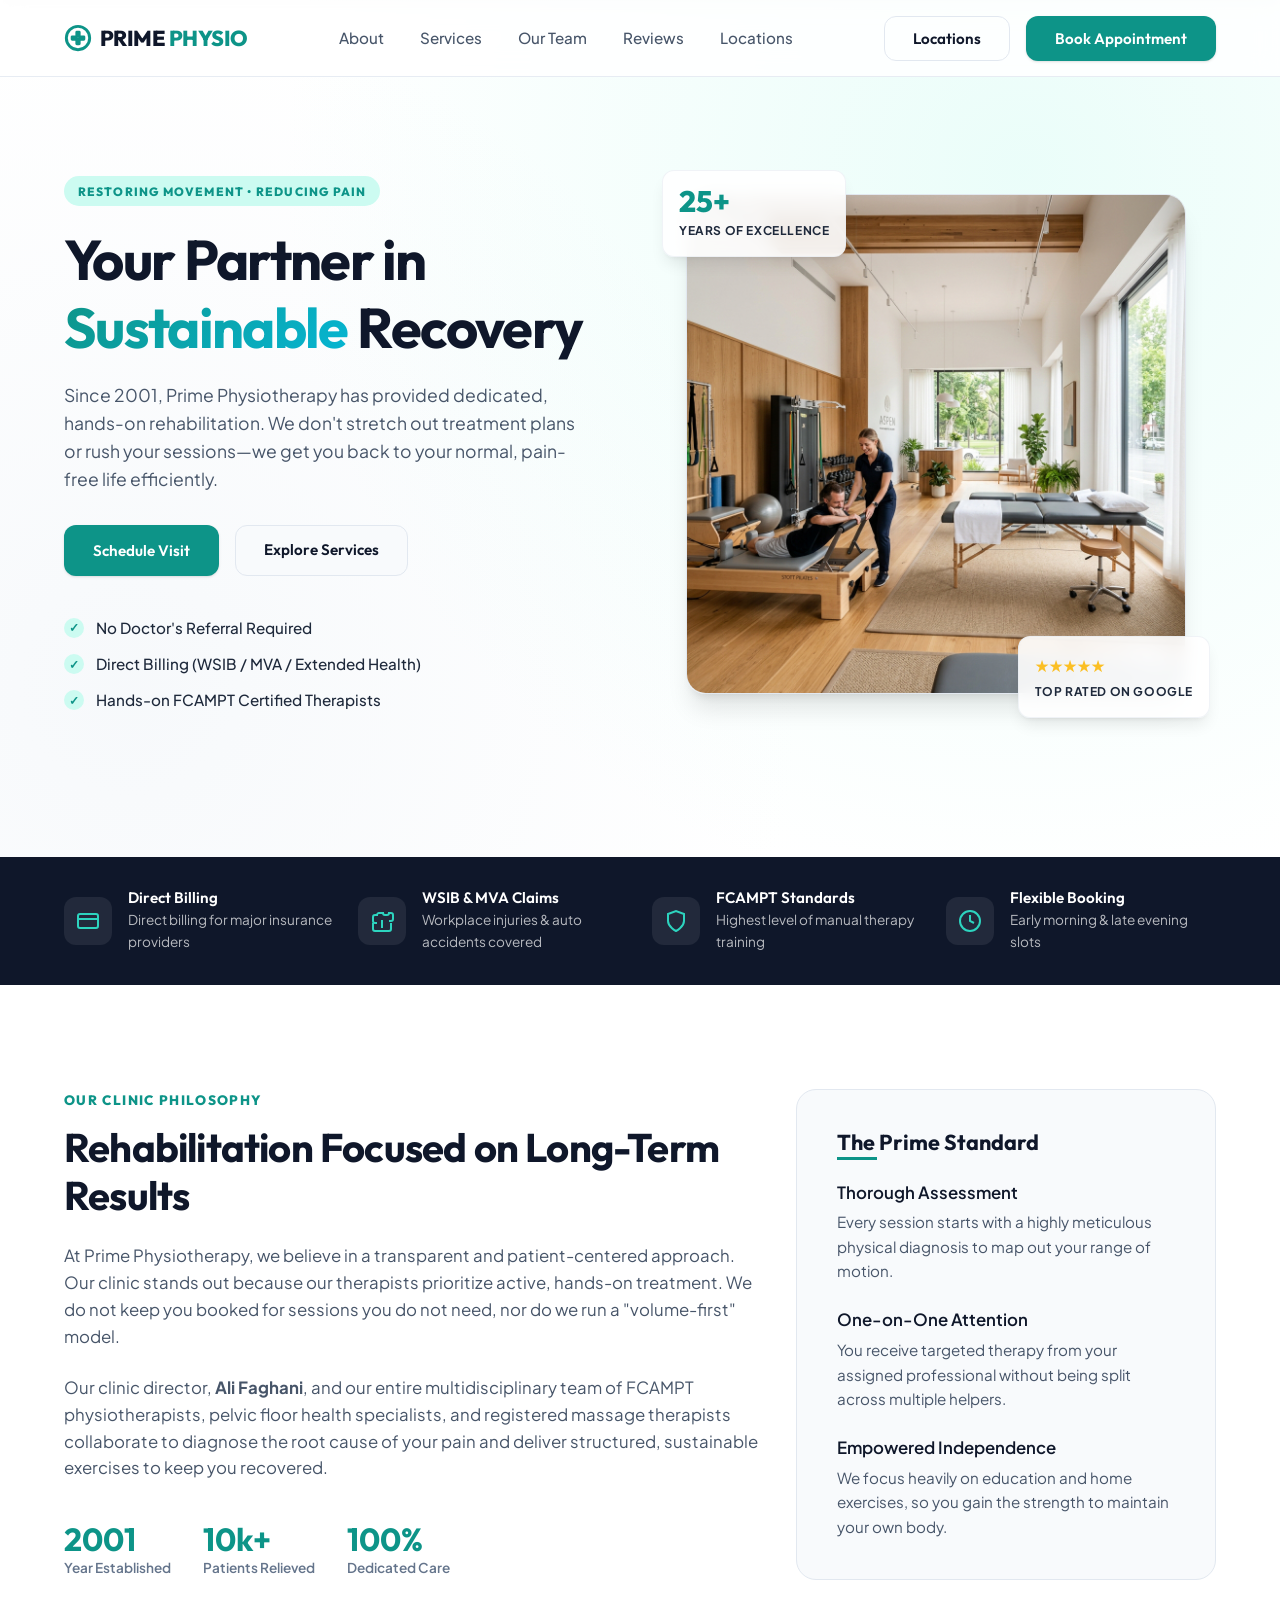
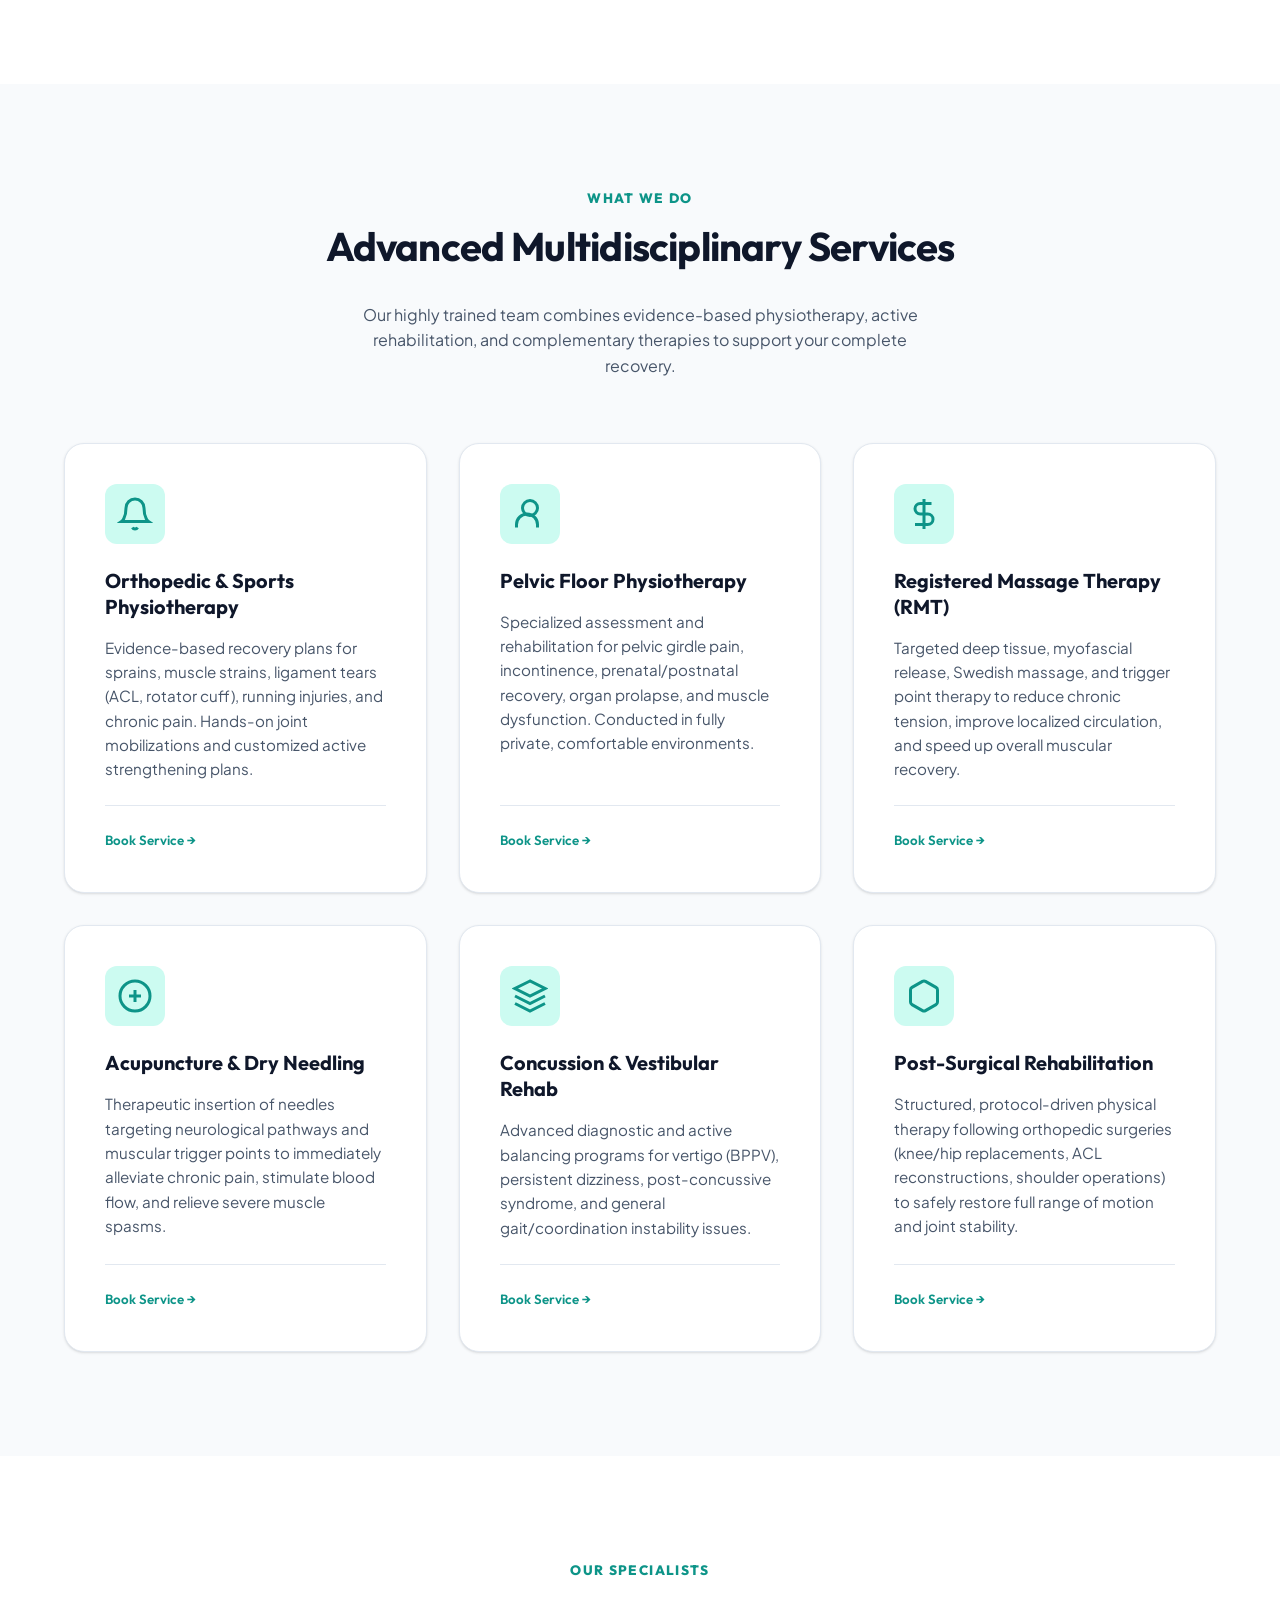
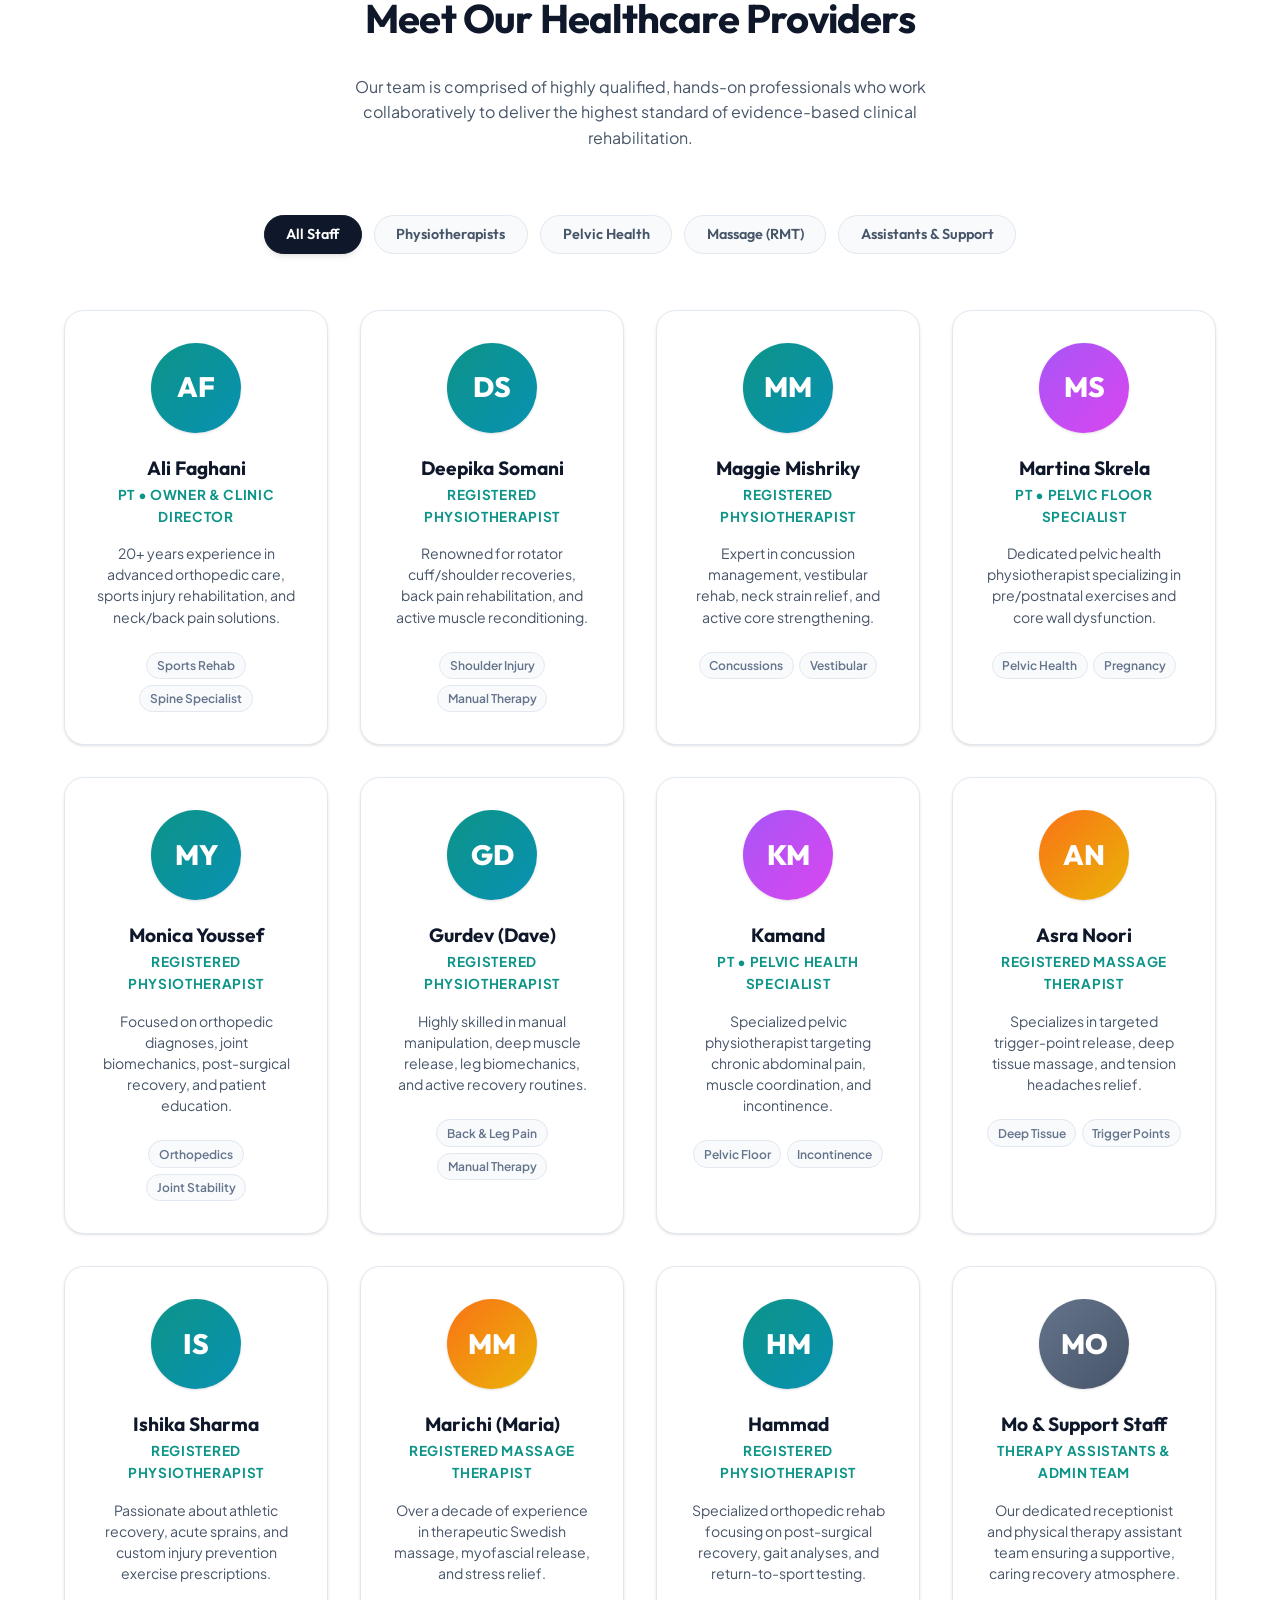
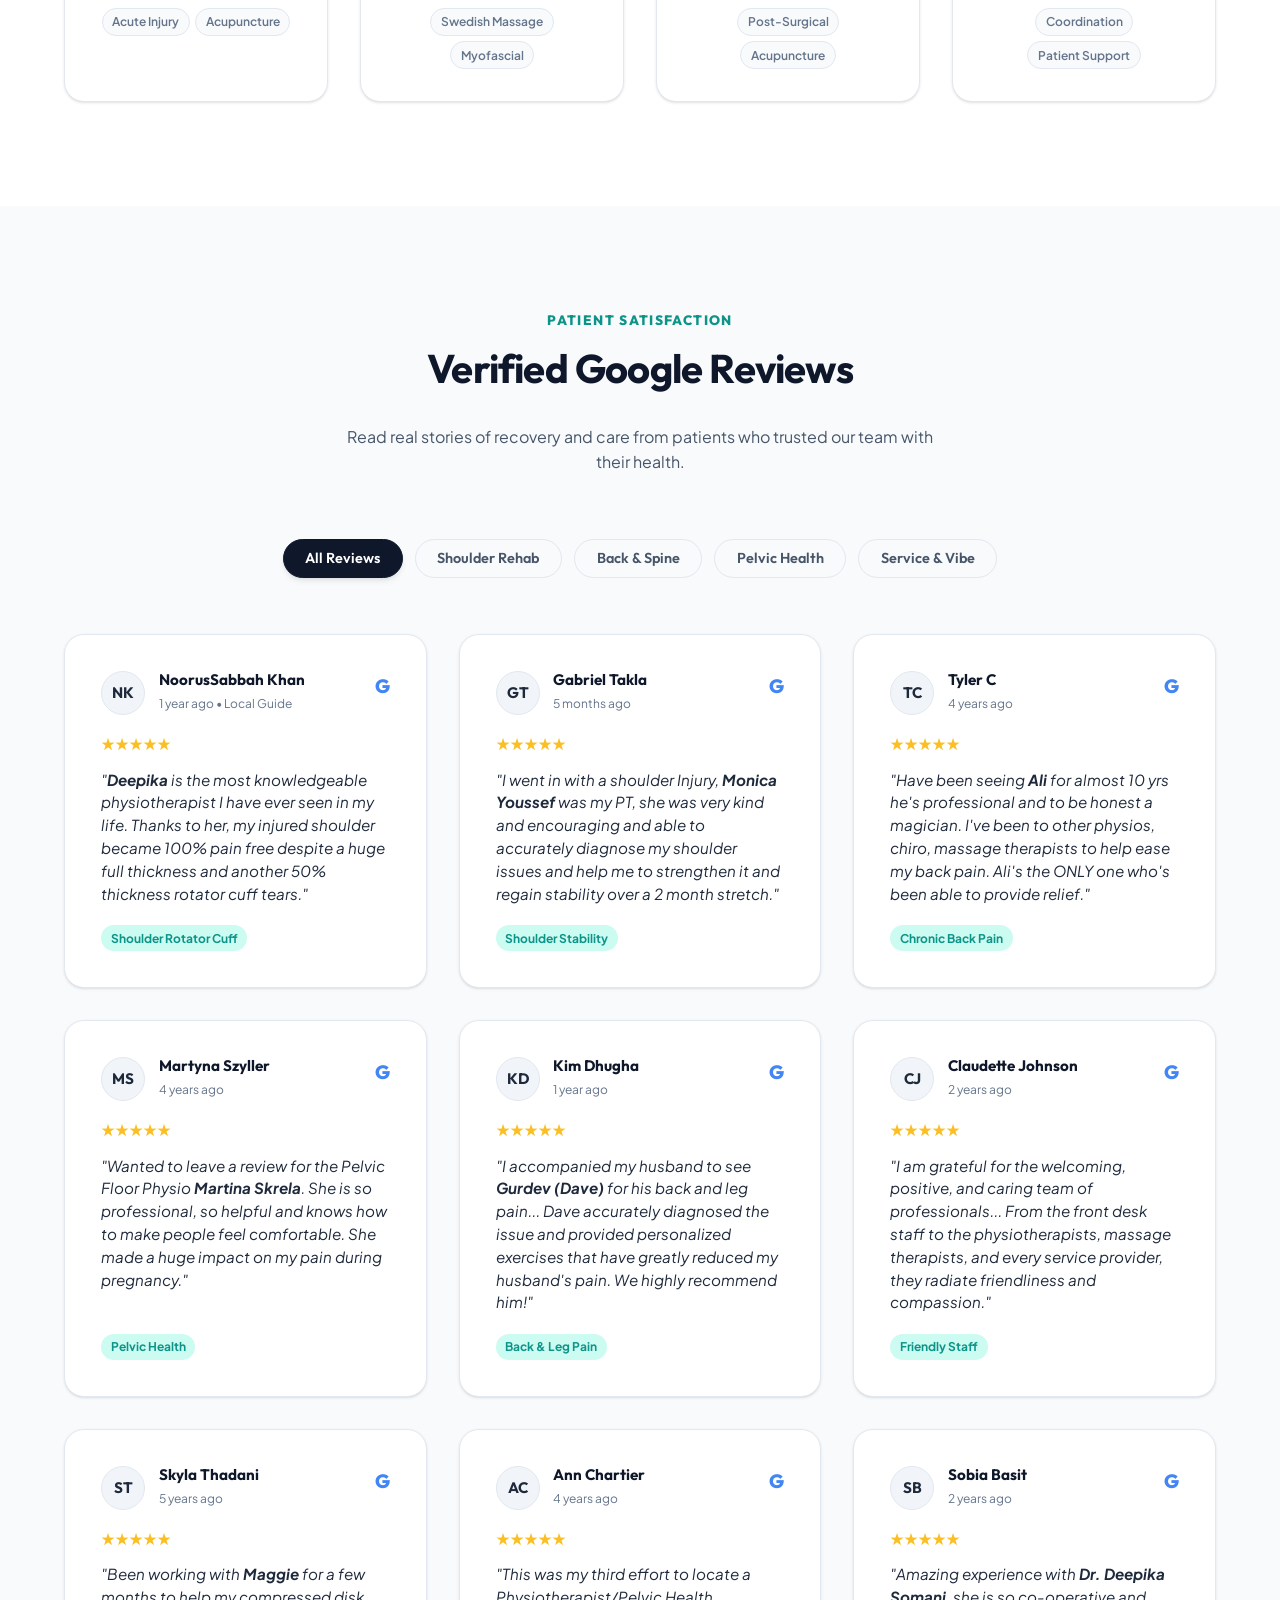
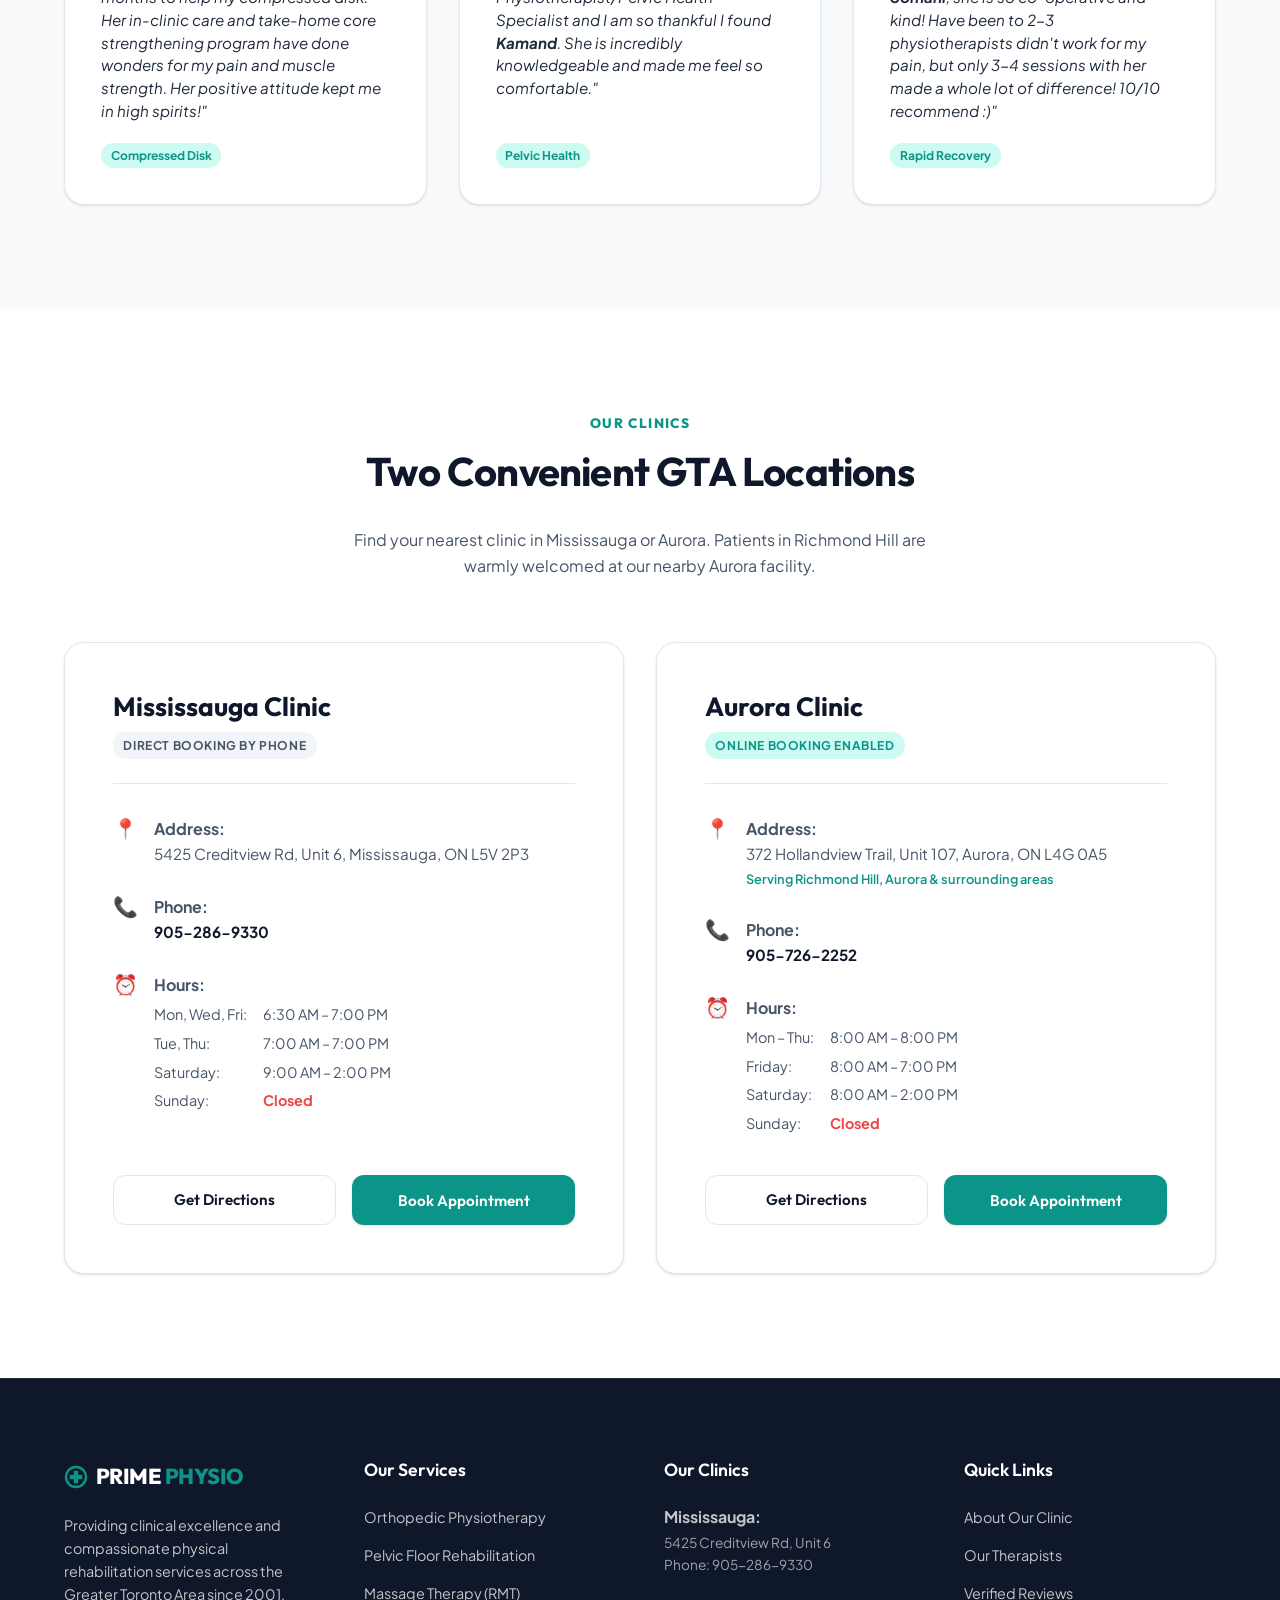
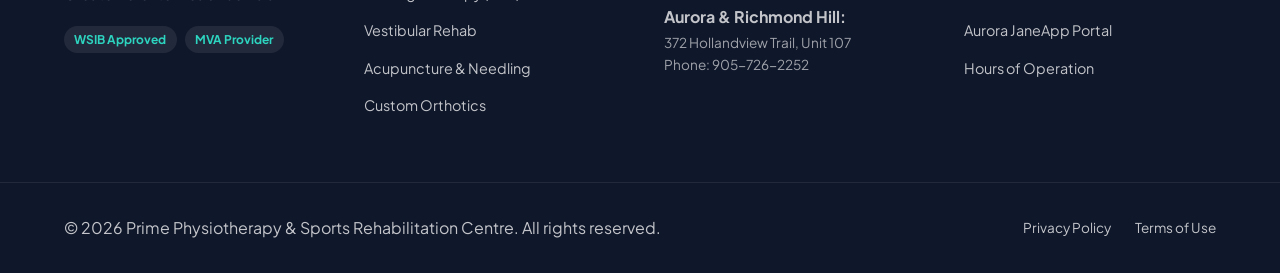
==== index.html @ d4b2ab0f "Initial commit - Rebuilt modern website" ====
<!DOCTYPE html>
<html lang="en">
<head>
  <meta charset="UTF-8">
  <meta name="viewport" content="width=device-width, initial-scale=1.0">
  <title>Prime Physiotherapy & Sports Rehabilitation Centre</title>
  
  <!-- SEO Meta Tags -->
  <meta name="description" content="Prime Physiotherapy offers expert hands-on physiotherapy, pelvic floor rehabilitation, acupuncture, and massage therapy in Mississauga & Aurora. Direct billing for MVA and WSIB. No referral required.">
  <meta name="keywords" content="physiotherapy mississauga, physiotherapy aurora, pelvic floor physiotherapy, massage therapy, acupuncture, sports rehab, active release technique, WSIB, MVA, pain relief">
  <meta name="author" content="Prime Physiotherapy">
  
  <!-- Open Graph / Facebook -->
  <meta property="og:type" content="website">
  <meta property="og:url" content="https://www.prime-physio.com/">
  <meta property="og:title" content="Prime Physiotherapy & Sports Rehabilitation Centre">
  <meta property="og:description" content="Expert hands-on care since 2001. Specializing in sports rehab, pelvic health, and registered massage therapy across Mississauga & Aurora.">
  <meta property="og:image" content="assets/clinic_hero.png">

  <!-- Fonts -->
  <link rel="preconnect" href="https://fonts.googleapis.com">
  <link rel="preconnect" href="https://fonts.gstatic.com" crossorigin>
  <link href="https://fonts.googleapis.com/css2?family=Outfit:wght@400;500;600;700;800&family=Plus+Jakarta+Sans:wght@400;500;600;700&display=swap" rel="stylesheet">
  
  <!-- Custom Styles -->
  <link rel="stylesheet" href="styles.css">
</head>
<body>

  <!-- Sticky Header -->
  <header class="main-header" id="header">
    <div class="container header-container">
      <a href="#" class="logo">
        <span class="logo-icon">
          <svg viewBox="0 0 24 24" width="28" height="28" fill="none" stroke="currentColor" stroke-width="2.5" stroke-linecap="round" stroke-linejoin="round">
            <path d="M12 2C6.48 2 2 6.48 2 12s4.48 10 10 10 10-4.48 10-10S17.52 2 12 2zm1 15h-2v-4H7v-2h4V7h2v4h4v2h-4v4z"/>
          </svg>
        </span>
        <span class="logo-text">PRIME <span class="accent-text">PHYSIO</span></span>
      </a>
      
      <nav class="desktop-nav">
        <ul>
          <li><a href="#about" class="nav-link">About</a></li>
          <li><a href="#services" class="nav-link">Services</a></li>
          <li><a href="#team" class="nav-link">Our Team</a></li>
          <li><a href="#reviews" class="nav-link">Reviews</a></li>
          <li><a href="#locations" class="nav-link">Locations</a></li>
        </ul>
      </nav>

      <div class="header-actions">
        <button class="btn btn-outline nav-location-btn" onclick="scrollToSection('locations')">Locations</button>
        <button class="btn btn-primary open-booking-btn">Book Appointment</button>
        <button class="mobile-menu-toggle" id="menuToggle" aria-label="Toggle Navigation Menu">
          <span class="hamburger-bar"></span>
          <span class="hamburger-bar"></span>
          <span class="hamburger-bar"></span>
        </button>
      </div>
    </div>
  </header>

  <!-- Mobile Drawer Menu -->
  <div class="mobile-drawer" id="mobileDrawer">
    <nav class="mobile-nav">
      <ul>
        <li><a href="#about" class="mobile-nav-link">About Us</a></li>
        <li><a href="#services" class="mobile-nav-link">Our Services</a></li>
        <li><a href="#team" class="mobile-nav-link">Our Specialists</a></li>
        <li><a href="#reviews" class="mobile-nav-link">Patient Reviews</a></li>
        <li><a href="#locations" class="mobile-nav-link">Locations & Hours</a></li>
      </ul>
      <button class="btn btn-primary w-full open-booking-btn">Book Appointment</button>
    </nav>
  </div>

  <!-- Hero Section -->
  <section class="hero-section">
    <div class="container hero-container grid grid-2">
      <div class="hero-content">
        <div class="badge-tag">RESTORING MOVEMENT • REDUCING PAIN</div>
        <h1>Your Partner in <span class="gradient-text">Sustainable</span> Recovery</h1>
        <p class="hero-description">
          Since 2001, Prime Physiotherapy has provided dedicated, hands-on rehabilitation. We don't stretch out treatment plans or rush your sessions—we get you back to your normal, pain-free life efficiently.
        </p>
        
        <div class="hero-ctas">
          <button class="btn btn-primary open-booking-btn">Schedule Visit</button>
          <a href="#services" class="btn btn-secondary">Explore Services</a>
        </div>
        
        <div class="hero-features">
          <div class="hero-feature-item">
            <span class="feature-icon">✓</span>
            <span>No Doctor's Referral Required</span>
          </div>
          <div class="hero-feature-item">
            <span class="feature-icon">✓</span>
            <span>Direct Billing (WSIB / MVA / Extended Health)</span>
          </div>
          <div class="hero-feature-item">
            <span class="feature-icon">✓</span>
            <span>Hands-on FCAMPT Certified Therapists</span>
          </div>
        </div>
      </div>
      
      <div class="hero-visual">
        <div class="image-wrapper">
          <img src="assets/clinic_hero.png" alt="Prime Physiotherapy modern clinic setup" class="hero-img">
          <div class="floating-badge badge-top-left">
            <span class="badge-number">25+</span>
            <span class="badge-txt">Years of Excellence</span>
          </div>
          <div class="floating-badge badge-bottom-right">
            <div class="badge-stars">★★★★★</div>
            <span class="badge-txt">Top Rated on Google</span>
          </div>
        </div>
      </div>
    </div>
  </section>

  <!-- Quick Info / Credential strip -->
  <section class="credential-strip">
    <div class="container strip-grid">
      <div class="strip-item">
        <div class="strip-icon">
          <svg viewBox="0 0 24 24" width="24" height="24" fill="none" stroke="currentColor" stroke-width="2">
            <rect x="2" y="5" width="20" height="14" rx="2" ry="2"/>
            <line x1="2" y1="10" x2="22" y2="10"/>
          </svg>
        </div>
        <div class="strip-content">
          <h4>Direct Billing</h4>
          <p>Direct billing for major insurance providers</p>
        </div>
      </div>
      <div class="strip-item">
        <div class="strip-icon">
          <svg viewBox="0 0 24 24" width="24" height="24" fill="none" stroke="currentColor" stroke-width="2">
            <path d="M19 12h2a2 2 0 0 0 2-2V6a2 2 0 0 0-2-2h-2c0 1.1-.9 2-2 2h-2c-1.1 0-2-.9-2-2H9c-1.1 0-2 .9-2 2H5a2 2 0 0 0-2 2v4a2 2 0 0 0 2 2h2"/>
            <path d="M3 14v6a2 2 0 0 0 2 2h14a2 2 0 0 0 2-2v-6"/>
            <path d="M12 11v8"/>
          </svg>
        </div>
        <div class="strip-content">
          <h4>WSIB & MVA Claims</h4>
          <p>Workplace injuries & auto accidents covered</p>
        </div>
      </div>
      <div class="strip-item">
        <div class="strip-icon">
          <svg viewBox="0 0 24 24" width="24" height="24" fill="none" stroke="currentColor" stroke-width="2">
            <path d="M12 22s8-4 8-10V5l-8-3-8 3v7c0 6 8 10 8 10z"/>
          </svg>
        </div>
        <div class="strip-content">
          <h4>FCAMPT Standards</h4>
          <p>Highest level of manual therapy training</p>
        </div>
      </div>
      <div class="strip-item">
        <div class="strip-icon">
          <svg viewBox="0 0 24 24" width="24" height="24" fill="none" stroke="currentColor" stroke-width="2">
            <circle cx="12" cy="12" r="10"/>
            <polyline points="12 6 12 12 16 14"/>
          </svg>
        </div>
        <div class="strip-content">
          <h4>Flexible Booking</h4>
          <p>Early morning & late evening slots</p>
        </div>
      </div>
    </div>
  </section>

  <!-- About / Philosophy Section -->
  <section id="about" class="about-section section-padding">
    <div class="container grid grid-2-1">
      <div class="about-info">
        <div class="section-subtitle">OUR CLINIC PHILOSOPHY</div>
        <h2 class="section-title">Rehabilitation Focused on Long-Term Results</h2>
        <p class="about-p">
          At Prime Physiotherapy, we believe in a transparent and patient-centered approach. Our clinic stands out because our therapists prioritize active, hands-on treatment. We do not keep you booked for sessions you do not need, nor do we run a "volume-first" model. 
        </p>
        <p class="about-p">
          Our clinic director, <strong>Ali Faghani</strong>, and our entire multidisciplinary team of FCAMPT physiotherapists, pelvic floor health specialists, and registered massage therapists collaborate to diagnose the root cause of your pain and deliver structured, sustainable exercises to keep you recovered.
        </p>
        
        <div class="about-metrics">
          <div class="metric-card">
            <h3>2001</h3>
            <p>Year Established</p>
          </div>
          <div class="metric-card">
            <h3>10k+</h3>
            <p>Patients Relieved</p>
          </div>
          <div class="metric-card">
            <h3>100%</h3>
            <p>Dedicated Care</p>
          </div>
        </div>
      </div>
      
      <div class="philosophy-box">
        <div class="philosophy-inner">
          <h3 class="philosophy-title">The Prime Standard</h3>
          <ul class="philosophy-list">
            <li>
              <strong>Thorough Assessment</strong>
              <span>Every session starts with a highly meticulous physical diagnosis to map out your range of motion.</span>
            </li>
            <li>
              <strong>One-on-One Attention</strong>
              <span>You receive targeted therapy from your assigned professional without being split across multiple helpers.</span>
            </li>
            <li>
              <strong>Empowered Independence</strong>
              <span>We focus heavily on education and home exercises, so you gain the strength to maintain your own body.</span>
            </li>
          </ul>
        </div>
      </div>
    </div>
  </section>

  <!-- Services Section -->
  <section id="services" class="services-section section-padding bg-light">
    <div class="container">
      <div class="section-center">
        <div class="section-subtitle">WHAT WE DO</div>
        <h2 class="section-title">Advanced Multidisciplinary Services</h2>
        <p class="section-desc text-center">
          Our highly trained team combines evidence-based physiotherapy, active rehabilitation, and complementary therapies to support your complete recovery.
        </p>
      </div>

      <div class="services-grid grid grid-3">
        <!-- Service Card 1 -->
        <div class="service-card">
          <div class="service-icon-wrapper">
            <svg viewBox="0 0 24 24" width="36" height="36" fill="none" stroke="currentColor" stroke-width="2" class="service-svg">
              <path d="M18 8A6 6 0 0 0 6 8c0 7-3 9-3 9h18s-3-2-3-9z"/>
              <path d="M13.73 21a2 2 0 0 1-3.46 0"/>
            </svg>
          </div>
          <h3>Orthopedic & Sports Physiotherapy</h3>
          <p>Evidence-based recovery plans for sprains, muscle strains, ligament tears (ACL, rotator cuff), running injuries, and chronic pain. Hands-on joint mobilizations and customized active strengthening plans.</p>
          <div class="service-card-footer">
            <button class="btn-text open-booking-btn">Book Service →</button>
          </div>
        </div>

        <!-- Service Card 2 -->
        <div class="service-card">
          <div class="service-icon-wrapper">
            <svg viewBox="0 0 24 24" width="36" height="36" fill="none" stroke="currentColor" stroke-width="2" class="service-svg">
              <circle cx="12" cy="8" r="5"/>
              <path d="M3 21v-2a7 7 0 0 1 14 0v2"/>
            </svg>
          </div>
          <h3>Pelvic Floor Physiotherapy</h3>
          <p>Specialized assessment and rehabilitation for pelvic girdle pain, incontinence, prenatal/postnatal recovery, organ prolapse, and muscle dysfunction. Conducted in fully private, comfortable environments.</p>
          <div class="service-card-footer">
            <button class="btn-text open-booking-btn">Book Service →</button>
          </div>
        </div>

        <!-- Service Card 3 -->
        <div class="service-card">
          <div class="service-icon-wrapper">
            <svg viewBox="0 0 24 24" width="36" height="36" fill="none" stroke="currentColor" stroke-width="2" class="service-svg">
              <path d="M12 2v20M17 5H9.5a3.5 3.5 0 0 0 0 7h5a3.5 3.5 0 0 1 0 7H6"/>
            </svg>
          </div>
          <h3>Registered Massage Therapy (RMT)</h3>
          <p>Targeted deep tissue, myofascial release, Swedish massage, and trigger point therapy to reduce chronic tension, improve localized circulation, and speed up overall muscular recovery.</p>
          <div class="service-card-footer">
            <button class="btn-text open-booking-btn">Book Service →</button>
          </div>
        </div>

        <!-- Service Card 4 -->
        <div class="service-card">
          <div class="service-icon-wrapper">
            <svg viewBox="0 0 24 24" width="36" height="36" fill="none" stroke="currentColor" stroke-width="2" class="service-svg">
              <circle cx="12" cy="12" r="10"/>
              <line x1="12" y1="8" x2="12" y2="16"/>
              <line x1="8" y1="12" x2="16" y2="12"/>
            </svg>
          </div>
          <h3>Acupuncture & Dry Needling</h3>
          <p>Therapeutic insertion of needles targeting neurological pathways and muscular trigger points to immediately alleviate chronic pain, stimulate blood flow, and relieve severe muscle spasms.</p>
          <div class="service-card-footer">
            <button class="btn-text open-booking-btn">Book Service →</button>
          </div>
        </div>

        <!-- Service Card 5 -->
        <div class="service-card">
          <div class="service-icon-wrapper">
            <svg viewBox="0 0 24 24" width="36" height="36" fill="none" stroke="currentColor" stroke-width="2" class="service-svg">
              <path d="M12 2L2 7l10 5 10-5-10-5zM2 17l10 5 10-5M2 12l10 5 10-5"/>
            </svg>
          </div>
          <h3>Concussion & Vestibular Rehab</h3>
          <p>Advanced diagnostic and active balancing programs for vertigo (BPPV), persistent dizziness, post-concussive syndrome, and general gait/coordination instability issues.</p>
          <div class="service-card-footer">
            <button class="btn-text open-booking-btn">Book Service →</button>
          </div>
        </div>

        <!-- Service Card 6 -->
        <div class="service-card">
          <div class="service-icon-wrapper">
            <svg viewBox="0 0 24 24" width="36" height="36" fill="none" stroke="currentColor" stroke-width="2" class="service-svg">
              <path d="M21 16V8a2 2 0 0 0-1-1.73l-7-4a2 2 0 0 0-2 0l-7 4A2 2 0 0 0 3 8v8a2 2 0 0 0 1 1.73l7 4a2 2 0 0 0 2 0l7-4A2 2 0 0 0 21 16z"/>
            </svg>
          </div>
          <h3>Post-Surgical Rehabilitation</h3>
          <p>Structured, protocol-driven physical therapy following orthopedic surgeries (knee/hip replacements, ACL reconstructions, shoulder operations) to safely restore full range of motion and joint stability.</p>
          <div class="service-card-footer">
            <button class="btn-text open-booking-btn">Book Service →</button>
          </div>
        </div>
      </div>
    </div>
  </section>

  <!-- Team Section -->
  <section id="team" class="team-section section-padding">
    <div class="container">
      <div class="section-center">
        <div class="section-subtitle">OUR SPECIALISTS</div>
        <h2 class="section-title">Meet Our Healthcare Providers</h2>
        <p class="section-desc text-center">
          Our team is comprised of highly qualified, hands-on professionals who work collaboratively to deliver the highest standard of evidence-based clinical rehabilitation.
        </p>
      </div>

      <!-- Team Filter Controls -->
      <div class="filter-controls team-filters">
        <button class="filter-btn active" data-filter="all">All Staff</button>
        <button class="filter-btn" data-filter="physio">Physiotherapists</button>
        <button class="filter-btn" data-filter="pelvic">Pelvic Health</button>
        <button class="filter-btn" data-filter="massage">Massage (RMT)</button>
        <button class="filter-btn" data-filter="admin">Assistants & Support</button>
      </div>

      <!-- Team Grid -->
      <div class="team-grid grid grid-4" id="teamGrid">
        <!-- Ali Faghani -->
        <div class="team-card" data-category="physio">
          <div class="team-avatar-wrapper">
            <div class="team-avatar pt-avatar">AF</div>
          </div>
          <div class="team-info">
            <h3>Ali Faghani</h3>
            <span class="team-role">PT • Owner & Clinic Director</span>
            <p class="team-desc">20+ years experience in advanced orthopedic care, sports injury rehabilitation, and neck/back pain solutions.</p>
            <div class="team-tags">
              <span class="tag">Sports Rehab</span>
              <span class="tag">Spine Specialist</span>
            </div>
          </div>
        </div>

        <!-- Deepika Somani -->
        <div class="team-card" data-category="physio">
          <div class="team-avatar-wrapper">
            <div class="team-avatar pt-avatar">DS</div>
          </div>
          <div class="team-info">
            <h3>Deepika Somani</h3>
            <span class="team-role">Registered Physiotherapist</span>
            <p class="team-desc">Renowned for rotator cuff/shoulder recoveries, back pain rehabilitation, and active muscle reconditioning.</p>
            <div class="team-tags">
              <span class="tag">Shoulder Injury</span>
              <span class="tag">Manual Therapy</span>
            </div>
          </div>
        </div>

        <!-- Maggie Mishriky -->
        <div class="team-card" data-category="physio">
          <div class="team-avatar-wrapper">
            <div class="team-avatar pt-avatar">MM</div>
          </div>
          <div class="team-info">
            <h3>Maggie Mishriky</h3>
            <span class="team-role">Registered Physiotherapist</span>
            <p class="team-desc">Expert in concussion management, vestibular rehab, neck strain relief, and active core strengthening.</p>
            <div class="team-tags">
              <span class="tag">Concussions</span>
              <span class="tag">Vestibular</span>
            </div>
          </div>
        </div>

        <!-- Martina Skrela -->
        <div class="team-card" data-category="pelvic">
          <div class="team-avatar-wrapper">
            <div class="team-avatar pelvic-avatar">MS</div>
          </div>
          <div class="team-info">
            <h3>Martina Skrela</h3>
            <span class="team-role">PT • Pelvic Floor Specialist</span>
            <p class="team-desc">Dedicated pelvic health physiotherapist specializing in pre/postnatal exercises and core wall dysfunction.</p>
            <div class="team-tags">
              <span class="tag">Pelvic Health</span>
              <span class="tag">Pregnancy</span>
            </div>
          </div>
        </div>

        <!-- Monica Youssef -->
        <div class="team-card" data-category="physio">
          <div class="team-avatar-wrapper">
            <div class="team-avatar pt-avatar">MY</div>
          </div>
          <div class="team-info">
            <h3>Monica Youssef</h3>
            <span class="team-role">Registered Physiotherapist</span>
            <p class="team-desc">Focused on orthopedic diagnoses, joint biomechanics, post-surgical recovery, and patient education.</p>
            <div class="team-tags">
              <span class="tag">Orthopedics</span>
              <span class="tag">Joint Stability</span>
            </div>
          </div>
        </div>

        <!-- Gurdev (Dave) -->
        <div class="team-card" data-category="physio">
          <div class="team-avatar-wrapper">
            <div class="team-avatar pt-avatar">GD</div>
          </div>
          <div class="team-info">
            <h3>Gurdev (Dave)</h3>
            <span class="team-role">Registered Physiotherapist</span>
            <p class="team-desc">Highly skilled in manual manipulation, deep muscle release, leg biomechanics, and active recovery routines.</p>
            <div class="team-tags">
              <span class="tag">Back & Leg Pain</span>
              <span class="tag">Manual Therapy</span>
            </div>
          </div>
        </div>

        <!-- Kamand -->
        <div class="team-card" data-category="pelvic">
          <div class="team-avatar-wrapper">
            <div class="team-avatar pelvic-avatar">KM</div>
          </div>
          <div class="team-info">
            <h3>Kamand</h3>
            <span class="team-role">PT • Pelvic Health Specialist</span>
            <p class="team-desc">Specialized pelvic physiotherapist targeting chronic abdominal pain, muscle coordination, and incontinence.</p>
            <div class="team-tags">
              <span class="tag">Pelvic Floor</span>
              <span class="tag">Incontinence</span>
            </div>
          </div>
        </div>

        <!-- Asra Noori -->
        <div class="team-card" data-category="massage">
          <div class="team-avatar-wrapper">
            <div class="team-avatar rmt-avatar">AN</div>
          </div>
          <div class="team-info">
            <h3>Asra Noori</h3>
            <span class="team-role">Registered Massage Therapist</span>
            <p class="team-desc">Specializes in targeted trigger-point release, deep tissue massage, and tension headaches relief.</p>
            <div class="team-tags">
              <span class="tag">Deep Tissue</span>
              <span class="tag">Trigger Points</span>
            </div>
          </div>
        </div>

        <!-- Ishika Sharma -->
        <div class="team-card" data-category="physio">
          <div class="team-avatar-wrapper">
            <div class="team-avatar pt-avatar">IS</div>
          </div>
          <div class="team-info">
            <h3>Ishika Sharma</h3>
            <span class="team-role">Registered Physiotherapist</span>
            <p class="team-desc">Passionate about athletic recovery, acute sprains, and custom injury prevention exercise prescriptions.</p>
            <div class="team-tags">
              <span class="tag">Acute Injury</span>
              <span class="tag">Acupuncture</span>
            </div>
          </div>
        </div>

        <!-- Marichi (Maria) -->
        <div class="team-card" data-category="massage">
          <div class="team-avatar-wrapper">
            <div class="team-avatar rmt-avatar">MM</div>
          </div>
          <div class="team-info">
            <h3>Marichi (Maria)</h3>
            <span class="team-role">Registered Massage Therapist</span>
            <p class="team-desc">Over a decade of experience in therapeutic Swedish massage, myofascial release, and stress relief.</p>
            <div class="team-tags">
              <span class="tag">Swedish Massage</span>
              <span class="tag">Myofascial</span>
            </div>
          </div>
        </div>

        <!-- Hammad -->
        <div class="team-card" data-category="physio">
          <div class="team-avatar-wrapper">
            <div class="team-avatar pt-avatar">HM</div>
          </div>
          <div class="team-info">
            <h3>Hammad</h3>
            <span class="team-role">Registered Physiotherapist</span>
            <p class="team-desc">Specialized orthopedic rehab focusing on post-surgical recovery, gait analyses, and return-to-sport testing.</p>
            <div class="team-tags">
              <span class="tag">Post-Surgical</span>
              <span class="tag">Acupuncture</span>
            </div>
          </div>
        </div>

        <!-- Mo & Support Staff -->
        <div class="team-card" data-category="admin">
          <div class="team-avatar-wrapper">
            <div class="team-avatar admin-avatar">MO</div>
          </div>
          <div class="team-info">
            <h3>Mo & Support Staff</h3>
            <span class="team-role">Therapy Assistants & Admin Team</span>
            <p class="team-desc">Our dedicated receptionist and physical therapy assistant team ensuring a supportive, caring recovery atmosphere.</p>
            <div class="team-tags">
              <span class="tag">Coordination</span>
              <span class="tag">Patient Support</span>
            </div>
          </div>
        </div>
      </div>
    </div>
  </section>

  <!-- Google Reviews Section -->
  <section id="reviews" class="reviews-section section-padding bg-light">
    <div class="container">
      <div class="section-center">
        <div class="section-subtitle">PATIENT SATISFACTION</div>
        <h2 class="section-title">Verified Google Reviews</h2>
        <p class="section-desc text-center">
          Read real stories of recovery and care from patients who trusted our team with their health.
        </p>
      </div>

      <!-- Review Filters -->
      <div class="filter-controls review-filters">
        <button class="filter-btn active" data-review-filter="all">All Reviews</button>
        <button class="filter-btn" data-review-filter="shoulder">Shoulder Rehab</button>
        <button class="filter-btn" data-review-filter="back-pain">Back & Spine</button>
        <button class="filter-btn" data-review-filter="pelvic">Pelvic Health</button>
        <button class="filter-btn" data-review-filter="friendly">Service & Vibe</button>
      </div>

      <!-- Reviews Grid -->
      <div class="reviews-grid grid grid-3" id="reviewsGrid">
        <!-- Review 1 -->
        <div class="review-card" data-review-cat="shoulder">
          <div class="review-header">
            <div class="reviewer-badge">NK</div>
            <div class="reviewer-info">
              <h4>NoorusSabbah Khan</h4>
              <span class="review-date">1 year ago • Local Guide</span>
            </div>
            <div class="google-logo">G</div>
          </div>
          <div class="stars">★★★★★</div>
          <p class="review-text">
            "<strong>Deepika</strong> is the most knowledgeable physiotherapist I have ever seen in my life. Thanks to her, my injured shoulder became 100% pain free despite a huge full thickness and another 50% thickness rotator cuff tears."
          </p>
          <span class="injury-tag">Shoulder Rotator Cuff</span>
        </div>

        <!-- Review 2 -->
        <div class="review-card" data-review-cat="shoulder">
          <div class="review-header">
            <div class="reviewer-badge">GT</div>
            <div class="reviewer-info">
              <h4>Gabriel Takla</h4>
              <span class="review-date">5 months ago</span>
            </div>
            <div class="google-logo">G</div>
          </div>
          <div class="stars">★★★★★</div>
          <p class="review-text">
            "I went in with a shoulder Injury, <strong>Monica Youssef</strong> was my PT, she was very kind and encouraging and able to accurately diagnose my shoulder issues and help me to strengthen it and regain stability over a 2 month stretch."
          </p>
          <span class="injury-tag">Shoulder Stability</span>
        </div>

        <!-- Review 3 -->
        <div class="review-card" data-review-cat="back-pain">
          <div class="review-header">
            <div class="reviewer-badge">TC</div>
            <div class="reviewer-info">
              <h4>Tyler C</h4>
              <span class="review-date">4 years ago</span>
            </div>
            <div class="google-logo">G</div>
          </div>
          <div class="stars">★★★★★</div>
          <p class="review-text">
            "Have been seeing <strong>Ali</strong> for almost 10 yrs he's professional and to be honest a magician. I've been to other physios, chiro, massage therapists to help ease my back pain. Ali's the ONLY one who's been able to provide relief."
          </p>
          <span class="injury-tag">Chronic Back Pain</span>
        </div>

        <!-- Review 4 -->
        <div class="review-card" data-review-cat="pelvic">
          <div class="review-header">
            <div class="reviewer-badge">MS</div>
            <div class="reviewer-info">
              <h4>Martyna Szyller</h4>
              <span class="review-date">4 years ago</span>
            </div>
            <div class="google-logo">G</div>
          </div>
          <div class="stars">★★★★★</div>
          <p class="review-text">
            "Wanted to leave a review for the Pelvic Floor Physio <strong>Martina Skrela</strong>. She is so professional, so helpful and knows how to make people feel comfortable. She made a huge impact on my pain during pregnancy."
          </p>
          <span class="injury-tag">Pelvic Health</span>
        </div>

        <!-- Review 5 -->
        <div class="review-card" data-review-cat="back-pain">
          <div class="review-header">
            <div class="reviewer-badge">KD</div>
            <div class="reviewer-info">
              <h4>Kim Dhugha</h4>
              <span class="review-date">1 year ago</span>
            </div>
            <div class="google-logo">G</div>
          </div>
          <div class="stars">★★★★★</div>
          <p class="review-text">
            "I accompanied my husband to see <strong>Gurdev (Dave)</strong> for his back and leg pain... Dave accurately diagnosed the issue and provided personalized exercises that have greatly reduced my husband's pain. We highly recommend him!"
          </p>
          <span class="injury-tag">Back & Leg Pain</span>
        </div>

        <!-- Review 6 -->
        <div class="review-card" data-review-cat="friendly">
          <div class="review-header">
            <div class="reviewer-badge">CJ</div>
            <div class="reviewer-info">
              <h4>Claudette Johnson</h4>
              <span class="review-date">2 years ago</span>
            </div>
            <div class="google-logo">G</div>
          </div>
          <div class="stars">★★★★★</div>
          <p class="review-text">
            "I am grateful for the welcoming, positive, and caring team of professionals... From the front desk staff to the physiotherapists, massage therapists, and every service provider, they radiate friendliness and compassion."
          </p>
          <span class="injury-tag">Friendly Staff</span>
        </div>

        <!-- Review 7 -->
        <div class="review-card" data-review-cat="back-pain">
          <div class="review-header">
            <div class="reviewer-badge">ST</div>
            <div class="reviewer-info">
              <h4>Skyla Thadani</h4>
              <span class="review-date">5 years ago</span>
            </div>
            <div class="google-logo">G</div>
          </div>
          <div class="stars">★★★★★</div>
          <p class="review-text">
            "Been working with <strong>Maggie</strong> for a few months to help my compressed disk. Her in-clinic care and take-home core strengthening program have done wonders for my pain and muscle strength. Her positive attitude kept me in high spirits!"
          </p>
          <span class="injury-tag">Compressed Disk</span>
        </div>

        <!-- Review 8 -->
        <div class="review-card" data-review-cat="pelvic">
          <div class="review-header">
            <div class="reviewer-badge">AC</div>
            <div class="reviewer-info">
              <h4>Ann Chartier</h4>
              <span class="review-date">4 years ago</span>
            </div>
            <div class="google-logo">G</div>
          </div>
          <div class="stars">★★★★★</div>
          <p class="review-text">
            "This was my third effort to locate a Physiotherapist/Pelvic Health Specialist and I am so thankful I found <strong>Kamand</strong>. She is incredibly knowledgeable and made me feel so comfortable."
          </p>
          <span class="injury-tag">Pelvic Health</span>
        </div>

        <!-- Review 9 -->
        <div class="review-card" data-review-cat="friendly">
          <div class="review-header">
            <div class="reviewer-badge">SB</div>
            <div class="reviewer-info">
              <h4>Sobia Basit</h4>
              <span class="review-date">2 years ago</span>
            </div>
            <div class="google-logo">G</div>
          </div>
          <div class="stars">★★★★★</div>
          <p class="review-text">
            "Amazing experience with <strong>Dr. Deepika Somani</strong>, she is so co-operative and kind! Have been to 2-3 physiotherapists didn't work for my pain, but only 3-4 sessions with her made a whole lot of difference! 10/10 recommend :)"
          </p>
          <span class="injury-tag">Rapid Recovery</span>
        </div>
      </div>
    </div>
  </section>

  <!-- Locations Section -->
  <section id="locations" class="locations-section section-padding">
    <div class="container">
      <div class="section-center">
        <div class="section-subtitle">OUR CLINICS</div>
        <h2 class="section-title">Two Convenient GTA Locations</h2>
        <p class="section-desc text-center">
          Find your nearest clinic in Mississauga or Aurora. Patients in Richmond Hill are warmly welcomed at our nearby Aurora facility.
        </p>
      </div>

      <!-- Location Cards Panel -->
      <div class="locations-wrapper grid grid-2">
        <!-- Mississauga Card -->
        <div class="location-card">
          <div class="location-card-header">
            <h3>Mississauga Clinic</h3>
            <span class="status-indicator">Direct Booking by Phone</span>
          </div>
          <div class="location-details">
            <div class="detail-row">
              <span class="detail-icon">📍</span>
              <div>
                <strong>Address:</strong>
                <p>5425 Creditview Rd, Unit 6, Mississauga, ON L5V 2P3</p>
              </div>
            </div>
            <div class="detail-row">
              <span class="detail-icon">📞</span>
              <div>
                <strong>Phone:</strong>
                <p><a href="tel:9052869330" class="phone-link">905-286-9330</a></p>
              </div>
            </div>
            <div class="detail-row">
              <span class="detail-icon">⏰</span>
              <div>
                <strong>Hours:</strong>
                <div class="hours-grid">
                  <span>Mon, Wed, Fri:</span> <span>6:30 AM – 7:00 PM</span>
                  <span>Tue, Thu:</span> <span>7:00 AM – 7:00 PM</span>
                  <span>Saturday:</span> <span>9:00 AM – 2:00 PM</span>
                  <span>Sunday:</span> <span class="closed-label">Closed</span>
                </div>
              </div>
            </div>
          </div>
          <div class="location-actions">
            <a href="https://maps.google.com/?q=5425+Creditview+Rd+Mississauga+ON+L5V+2P3" target="_blank" rel="noopener" class="btn btn-outline w-full text-center">Get Directions</a>
            <button class="btn btn-primary w-full open-booking-btn" data-preset-location="mississauga">Book Appointment</button>
          </div>
        </div>

        <!-- Aurora Card -->
        <div class="location-card">
          <div class="location-card-header">
            <h3>Aurora Clinic</h3>
            <span class="status-indicator status-green">Online Booking Enabled</span>
          </div>
          <div class="location-details">
            <div class="detail-row">
              <span class="detail-icon">📍</span>
              <div>
                <strong>Address:</strong>
                <p>372 Hollandview Trail, Unit 107, Aurora, ON L4G 0A5</p>
                <p class="location-note">Serving Richmond Hill, Aurora & surrounding areas</p>
              </div>
            </div>
            <div class="detail-row">
              <span class="detail-icon">📞</span>
              <div>
                <strong>Phone:</strong>
                <p><a href="tel:9057262252" class="phone-link">905-726-2252</a></p>
              </div>
            </div>
            <div class="detail-row">
              <span class="detail-icon">⏰</span>
              <div>
                <strong>Hours:</strong>
                <div class="hours-grid">
                  <span>Mon – Thu:</span> <span>8:00 AM – 8:00 PM</span>
                  <span>Friday:</span> <span>8:00 AM – 7:00 PM</span>
                  <span>Saturday:</span> <span>8:00 AM – 2:00 PM</span>
                  <span>Sunday:</span> <span class="closed-label">Closed</span>
                </div>
              </div>
            </div>
          </div>
          <div class="location-actions">
            <a href="https://maps.google.com/?q=372+Hollandview+Trail+Aurora+ON+L4G+0A5" target="_blank" rel="noopener" class="btn btn-outline w-full text-center">Get Directions</a>
            <button class="btn btn-primary w-full open-booking-btn" data-preset-location="aurora">Book Appointment</button>
          </div>
        </div>
      </div>
    </div>
  </section>

  <!-- Interactive Booking Selector Modal -->
  <div class="modal-backdrop" id="bookingModal">
    <div class="modal-card">
      <button class="modal-close-btn" id="closeModalBtn" aria-label="Close booking modal">×</button>
      <div class="modal-header">
        <h2>Schedule an Appointment</h2>
        <p>Please select your desired location to proceed with booking.</p>
      </div>

      <!-- Step 1: Select Location -->
      <div class="modal-body" id="modalStep1">
        <div class="location-select-grid">
          <div class="location-box-option" id="optionAurora">
            <div class="location-badge-online">JaneApp Online</div>
            <h3>Aurora Location</h3>
            <p>372 Hollandview Trail, Aurora</p>
            <span class="location-box-subtext">Book online instantly. Best for Richmond Hill & Aurora patients.</span>
            <a href="https://auroraprime.janeapp.com/" target="_blank" rel="noopener" class="btn btn-primary w-full text-center location-go-btn" style="margin-top: 1.5rem;">Book Online via JaneApp</a>
          </div>

          <div class="location-box-option" id="optionMississauga">
            <div class="location-badge-call">By Phone / Form</div>
            <h3>Mississauga Location</h3>
            <p>5425 Creditview Rd, Mississauga</p>
            <span class="location-box-subtext">Submit a call-back booking request, or call us directly at 905-286-9330.</span>
            <button class="btn btn-secondary w-full location-go-btn" id="proceedMississaugaForm" style="margin-top: 1.5rem;">Request Call Back</button>
          </div>
        </div>
      </div>

      <!-- Step 2: Mississauga Appointment Request Form -->
      <div class="modal-body hidden" id="modalStep2">
        <form id="mississaugaBookingForm" class="booking-form">
          <div class="form-row grid grid-2">
            <div class="form-group">
              <label for="bookingName">Full Name *</label>
              <input type="text" id="bookingName" required placeholder="John Doe">
            </div>
            <div class="form-group">
              <label for="bookingPhone">Phone Number *</label>
              <input type="tel" id="bookingPhone" required placeholder="(905) 555-0199">
            </div>
          </div>
          <div class="form-row grid grid-2">
            <div class="form-group">
              <label for="bookingEmail">Email Address</label>
              <input type="email" id="bookingEmail" placeholder="john@example.com">
            </div>
            <div class="form-group">
              <label for="bookingService">Requested Service *</label>
              <select id="bookingService" required>
                <option value="" disabled selected>Select a Service</option>
                <option value="physio">Physiotherapy & Sports Rehab</option>
                <option value="pelvic">Pelvic Floor Rehabilitation</option>
                <option value="massage">Registered Massage Therapy (RMT)</option>
                <option value="acupuncture">Acupuncture & Dry Needling</option>
                <option value="vestibular">Vestibular / Concussion Rehab</option>
                <option value="orthotics">Custom Orthotics / Bracing</option>
              </select>
            </div>
          </div>
          <div class="form-group">
            <label for="bookingNotes">Preferred Day/Time & Additional Notes</label>
            <textarea id="bookingNotes" rows="3" placeholder="e.g., Tuesday mornings, shoulder recovery, doctor referral info, etc."></textarea>
          </div>
          <div class="modal-form-actions">
            <button type="button" class="btn btn-outline" id="backToStep1">← Back</button>
            <button type="submit" class="btn btn-primary">Submit Booking Request</button>
          </div>
        </form>
      </div>

      <!-- Step 3: Success State -->
      <div class="modal-body hidden text-center" id="modalStep3">
        <div class="success-icon">✓</div>
        <h3>Booking Request Received</h3>
        <p class="success-message">
          Thank you! Your inquiry has been submitted. The Prime Physiotherapy Mississauga front desk team will contact you at your provided number to finalize your appointment time.
        </p>
        <p class="success-callout">
          Need immediate booking? Call us directly: <br>
          <strong><a href="tel:9052869330">905-286-9330</a></strong>
        </p>
        <button class="btn btn-primary" id="finishBookingBtn" style="margin-top: 1.5rem;">Done</button>
      </div>
    </div>
  </div>

  <!-- Footer -->
  <footer class="main-footer">
    <div class="container footer-grid grid grid-4">
      <div class="footer-col brand-col">
        <a href="#" class="logo footer-logo">
          <span class="logo-icon">
            <svg viewBox="0 0 24 24" width="24" height="24" fill="none" stroke="currentColor" stroke-width="2.5">
              <path d="M12 2C6.48 2 2 6.48 2 12s4.48 10 10 10 10-4.48 10-10S17.52 2 12 2zm1 15h-2v-4H7v-2h4V7h2v4h4v2h-4v4z"/>
            </svg>
          </span>
          <span class="logo-text">PRIME <span class="accent-text">PHYSIO</span></span>
        </a>
        <p class="footer-desc">
          Providing clinical excellence and compassionate physical rehabilitation services across the Greater Toronto Area since 2001.
        </p>
        <div class="accreditation-badges">
          <span class="acc-badge">WSIB Approved</span>
          <span class="acc-badge">MVA Provider</span>
        </div>
      </div>

      <div class="footer-col">
        <h4>Our Services</h4>
        <ul class="footer-links">
          <li><a href="#services">Orthopedic Physiotherapy</a></li>
          <li><a href="#services">Pelvic Floor Rehabilitation</a></li>
          <li><a href="#services">Massage Therapy (RMT)</a></li>
          <li><a href="#services">Vestibular Rehab</a></li>
          <li><a href="#services">Acupuncture & Needling</a></li>
          <li><a href="#services">Custom Orthotics</a></li>
        </ul>
      </div>

      <div class="footer-col">
        <h4>Our Clinics</h4>
        <ul class="footer-links">
          <li>
            <strong>Mississauga:</strong>
            <p>5425 Creditview Rd, Unit 6<br>Phone: 905-286-9330</p>
          </li>
          <li style="margin-top: 1rem;">
            <strong>Aurora & Richmond Hill:</strong>
            <p>372 Hollandview Trail, Unit 107<br>Phone: 905-726-2252</p>
          </li>
        </ul>
      </div>

      <div class="footer-col">
        <h4>Quick Links</h4>
        <ul class="footer-links">
          <li><a href="#about">About Our Clinic</a></li>
          <li><a href="#team">Our Therapists</a></li>
          <li><a href="#reviews">Verified Reviews</a></li>
          <li><a href="https://auroraprime.janeapp.com/" target="_blank" rel="noopener">Aurora JaneApp Portal</a></li>
          <li><a href="#locations">Hours of Operation</a></li>
        </ul>
      </div>
    </div>

    <div class="footer-bottom">
      <div class="container footer-bottom-container">
        <p>&copy; 2026 Prime Physiotherapy & Sports Rehabilitation Centre. All rights reserved.</p>
        <div class="footer-meta-links">
          <a href="#">Privacy Policy</a>
          <a href="#">Terms of Use</a>
        </div>
      </div>
    </div>
  </footer>

  <!-- App JavaScript -->
  <script src="app.js"></script>
</body>
</html>
---- styles.css ----
/* ==========================================
   PRIME PHYSIOTHERAPY MODERN STYLESHEET
   Author: Antigravity AI
   ========================================== */

/* --- Custom Variables & Tokens --- */
:root {
  --color-primary: #0f172a;       /* Deep slate/navy blue */
  --color-primary-light: #1e293b; /* Secondary slate */
  --color-accent: #0d9488;        /* Teal accent */
  --color-accent-hover: #0f766e;  /* Darker teal */
  --color-accent-light: #ccfbf1;  /* Soft light teal */
  --color-accent-glow: #2dd4bf;   /* Radiant mint/teal */
  
  --color-bg-light: #f8fafc;      /* Background light */
  --color-bg-white: #ffffff;      /* Pure white background */
  --color-border: #e2e8f0;        /* Cool grey borders */
  
  --color-text-dark: #0f172a;     /* Bold headers */
  --color-text-body: #475569;     /* Slate text for descriptions */
  --color-text-muted: #64748b;    /* Light grey support text */
  --color-text-white: #ffffff;    /* Absolute contrast text */
  
  /* Fonts */
  --font-headings: 'Outfit', sans-serif;
  --font-body: 'Plus Jakarta Sans', sans-serif;

  /* Shadows */
  --shadow-sm: 0 1px 3px 0 rgb(0 0 0 / 0.1), 0 1px 2px -1px rgb(0 0 0 / 0.1);
  --shadow-md: 0 4px 6px -1px rgb(0 0 0 / 0.08), 0 2px 4px -2px rgb(0 0 0 / 0.08);
  --shadow-lg: 0 10px 15px -3px rgb(0 0 0 / 0.08), 0 4px 6px -4px rgb(0 0 0 / 0.08);
  --shadow-xl: 0 20px 25px -5px rgb(0 0 0 / 0.1), 0 8px 10px -6px rgb(0 0 0 / 0.1);
  --shadow-glow: 0 10px 25px -5px rgba(13, 148, 136, 0.2);

  /* Borders & Radius */
  --radius-sm: 0.375rem;
  --radius-md: 0.75rem;
  --radius-lg: 1.25rem;
  --radius-full: 9999px;

  /* Animation Speeds */
  --transition-fast: 0.2s cubic-bezier(0.4, 0, 0.2, 1);
  --transition-normal: 0.35s cubic-bezier(0.4, 0, 0.2, 1);
  --transition-slow: 0.5s cubic-bezier(0.4, 0, 0.2, 1);
}

/* --- Base Resets & Global Styles --- */
*, *::before, *::after {
  box-sizing: border-box;
  margin: 0;
  padding: 0;
}

html {
  font-family: var(--font-body);
  color: var(--color-text-body);
  background-color: var(--color-bg-white);
  scroll-behavior: smooth;
  line-height: 1.6;
  -webkit-font-smoothing: antialiased;
}

body {
  overflow-x: hidden;
}

h1, h2, h3, h4, h5, h6 {
  font-family: var(--font-headings);
  color: var(--color-text-dark);
  font-weight: 700;
  line-height: 1.2;
}

p {
  font-size: 1rem;
}

a {
  color: inherit;
  text-decoration: none;
  transition: var(--transition-fast);
}

ul {
  list-style: none;
}

img {
  max-width: 100%;
  height: auto;
  display: block;
}

.container {
  width: 100%;
  max-width: 1200px;
  margin: 0 auto;
  padding: 0 1.5rem;
}

.grid {
  display: grid;
  gap: 2rem;
}

.grid-2 { grid-template-columns: 1fr; }
.grid-3 { grid-template-columns: 1fr; }
.grid-4 { grid-template-columns: 1fr; }
.grid-2-1 { grid-template-columns: 1fr; }

.section-padding {
  padding: 6.5rem 0;
}

.bg-light {
  background-color: var(--color-bg-light);
}

.w-full {
  width: 100%;
}

.text-center {
  text-align: center;
}

.hidden {
  display: none !important;
}

/* --- Navigation & Sticky Header --- */
.main-header {
  position: fixed;
  top: 0;
  left: 0;
  right: 0;
  z-index: 100;
  background-color: rgba(255, 255, 255, 0.85);
  backdrop-filter: blur(12px);
  -webkit-backdrop-filter: blur(12px);
  border-bottom: 1px solid rgba(226, 232, 240, 0.8);
  transition: var(--transition-fast);
}

.main-header.scrolled {
  background-color: rgba(255, 255, 255, 0.95);
  box-shadow: var(--shadow-md);
  padding: 0.5rem 0;
}

.header-container {
  display: flex;
  justify-content: space-between;
  align-items: center;
  height: 4.75rem;
}

.logo {
  display: flex;
  align-items: center;
  gap: 0.5rem;
}

.logo-icon {
  color: var(--color-accent);
  display: flex;
  align-items: center;
  justify-content: center;
  transition: transform var(--transition-fast);
}

.logo:hover .logo-icon {
  transform: rotate(15deg) scale(1.05);
}

.logo-text {
  font-family: var(--font-headings);
  font-size: 1.35rem;
  font-weight: 800;
  color: var(--color-primary);
  letter-spacing: -0.025em;
}

.logo-text .accent-text {
  color: var(--color-accent);
}

.desktop-nav ul {
  display: flex;
  gap: 2.25rem;
}

.nav-link {
  font-weight: 500;
  font-size: 0.95rem;
  position: relative;
  padding: 0.25rem 0;
}

.nav-link::after {
  content: '';
  position: absolute;
  bottom: 0;
  left: 0;
  width: 0;
  height: 2px;
  background-color: var(--color-accent);
  transition: var(--transition-fast);
}

.nav-link:hover {
  color: var(--color-accent);
}

.nav-link:hover::after {
  width: 100%;
}

.header-actions {
  display: flex;
  align-items: center;
  gap: 1rem;
}

/* --- Mobile Drawer Menu --- */
.mobile-menu-toggle {
  display: none;
  flex-direction: column;
  justify-content: space-between;
  width: 24px;
  height: 18px;
  background: none;
  border: none;
  cursor: pointer;
}

.hamburger-bar {
  width: 100%;
  height: 2px;
  background-color: var(--color-primary);
  transition: var(--transition-fast);
}

.mobile-menu-toggle.active .hamburger-bar:nth-child(1) {
  transform: translateY(8px) rotate(45deg);
}

.mobile-menu-toggle.active .hamburger-bar:nth-child(2) {
  opacity: 0;
}

.mobile-menu-toggle.active .hamburger-bar:nth-child(3) {
  transform: translateY(-8px) rotate(-45deg);
}

.mobile-drawer {
  position: fixed;
  top: 4.75rem;
  left: 0;
  right: 0;
  background-color: var(--color-bg-white);
  border-bottom: 1px solid var(--color-border);
  box-shadow: var(--shadow-lg);
  padding: 2rem 1.5rem;
  z-index: 99;
  transform: translateY(-120%);
  transition: transform var(--transition-normal);
}

.mobile-drawer.active {
  transform: translateY(0);
}

.mobile-nav ul {
  display: flex;
  flex-direction: column;
  gap: 1.5rem;
  margin-bottom: 2rem;
}

.mobile-nav-link {
  font-family: var(--font-headings);
  font-size: 1.2rem;
  font-weight: 600;
  display: block;
}

/* --- Buttons --- */
.btn {
  display: inline-flex;
  align-items: center;
  justify-content: center;
  padding: 0.75rem 1.75rem;
  font-family: var(--font-headings);
  font-size: 0.95rem;
  font-weight: 600;
  border-radius: var(--radius-md);
  border: 1px solid transparent;
  cursor: pointer;
  transition: var(--transition-fast);
}

.btn-primary {
  background-color: var(--color-accent);
  color: var(--color-text-white);
  box-shadow: var(--shadow-sm);
}

.btn-primary:hover {
  background-color: var(--color-accent-hover);
  box-shadow: var(--shadow-glow);
  transform: translateY(-1px);
}

.btn-secondary {
  background-color: var(--color-bg-light);
  color: var(--color-primary);
  border-color: var(--color-border);
}

.btn-secondary:hover {
  background-color: var(--color-border);
}

.btn-outline {
  background-color: transparent;
  border-color: var(--color-border);
  color: var(--color-primary);
}

.btn-outline:hover {
  background-color: var(--color-bg-light);
  border-color: var(--color-primary);
}

.btn-text {
  background: none;
  border: none;
  color: var(--color-accent);
  font-family: var(--font-headings);
  font-weight: 600;
  cursor: pointer;
  display: inline-flex;
  align-items: center;
  padding: 0.25rem 0;
  transition: var(--transition-fast);
}

.btn-text:hover {
  color: var(--color-accent-hover);
  transform: translateX(3px);
}

/* --- Hero Section --- */
.hero-section {
  padding-top: 9rem;
  padding-bottom: 6rem;
  background: radial-gradient(circle at 80% 20%, rgba(204, 251, 241, 0.4) 0%, rgba(255, 255, 255, 0) 60%),
              radial-gradient(circle at 10% 80%, rgba(241, 245, 249, 0.6) 0%, rgba(255, 255, 255, 0) 50%);
}

.hero-content {
  display: flex;
  flex-direction: column;
  justify-content: center;
}

.badge-tag {
  align-self: flex-start;
  font-family: var(--font-headings);
  font-size: 0.75rem;
  font-weight: 800;
  letter-spacing: 0.1em;
  color: var(--color-accent);
  background-color: var(--color-accent-light);
  padding: 0.35rem 0.85rem;
  border-radius: var(--radius-full);
  margin-bottom: 1.25rem;
}

.hero-content h1 {
  font-size: clamp(2.25rem, 5vw, 3.5rem);
  color: var(--color-primary);
  letter-spacing: -0.03em;
  margin-bottom: 1.25rem;
}

.gradient-text {
  background: linear-gradient(135deg, var(--color-accent) 0%, #06b6d4 100%);
  -webkit-background-clip: text;
  -webkit-text-fill-color: transparent;
}

.hero-description {
  font-size: 1.1rem;
  color: var(--color-text-body);
  margin-bottom: 2rem;
  max-width: 520px;
}

.hero-ctas {
  display: flex;
  gap: 1rem;
  margin-bottom: 2.5rem;
}

.hero-features {
  display: flex;
  flex-direction: column;
  gap: 0.75rem;
}

.hero-feature-item {
  display: flex;
  align-items: center;
  gap: 0.75rem;
  font-size: 0.95rem;
  font-weight: 500;
  color: var(--color-primary-light);
}

.feature-icon {
  width: 20px;
  height: 20px;
  background-color: var(--color-accent-light);
  color: var(--color-accent);
  display: flex;
  align-items: center;
  justify-content: center;
  border-radius: var(--radius-full);
  font-weight: 800;
  font-size: 0.75rem;
}

.hero-visual {
  display: flex;
  align-items: center;
  justify-content: center;
}

.image-wrapper {
  position: relative;
  width: 100%;
  max-width: 500px;
}

.hero-img {
  width: 100%;
  border-radius: var(--radius-lg);
  box-shadow: var(--shadow-xl);
  border: 1px solid var(--color-border);
  transition: transform var(--transition-slow);
}

.image-wrapper:hover .hero-img {
  transform: scale(1.015);
}

.floating-badge {
  position: absolute;
  background-color: rgba(255, 255, 255, 0.9);
  backdrop-filter: blur(8px);
  border-radius: var(--radius-md);
  padding: 1rem;
  box-shadow: var(--shadow-lg);
  border: 1px solid rgba(226, 232, 240, 0.5);
  display: flex;
  flex-direction: column;
  animation: float 4s ease-in-out infinite;
}

.badge-top-left {
  top: -1.5rem;
  left: -1.5rem;
}

.badge-bottom-right {
  bottom: -1.5rem;
  right: -1.5rem;
  animation-delay: 2s;
}

.badge-number {
  font-family: var(--font-headings);
  font-size: 1.85rem;
  font-weight: 800;
  color: var(--color-accent);
  line-height: 1;
}

.badge-txt {
  font-size: 0.75rem;
  font-weight: 700;
  text-transform: uppercase;
  letter-spacing: 0.05em;
  color: var(--color-primary-light);
  margin-top: 0.25rem;
}

.badge-stars {
  color: #fbbf24; /* Amber */
  font-size: 1rem;
}

@keyframes float {
  0%, 100% { transform: translateY(0); }
  50% { transform: translateY(-8px); }
}

/* --- Credential Strip --- */
.credential-strip {
  background-color: var(--color-primary);
  color: var(--color-text-white);
  padding: 2rem 0;
}

.strip-grid {
  display: grid;
  grid-template-columns: repeat(auto-fit, minmax(220px, 1fr));
  gap: 1.5rem;
}

.strip-item {
  display: flex;
  align-items: center;
  gap: 1rem;
}

.strip-icon {
  color: var(--color-accent-glow);
  background-color: rgba(255, 255, 255, 0.08);
  padding: 0.75rem;
  border-radius: var(--radius-md);
  display: flex;
}

.strip-content h4 {
  color: var(--color-text-white);
  font-size: 0.95rem;
  font-weight: 600;
  margin-bottom: 0.15rem;
}

.strip-content p {
  color: rgba(255, 255, 255, 0.7);
  font-size: 0.85rem;
}

/* --- About & Philosophy Section --- */
.about-info {
  display: flex;
  flex-direction: column;
  justify-content: center;
}

.section-subtitle {
  font-family: var(--font-headings);
  font-size: 0.85rem;
  font-weight: 800;
  color: var(--color-accent);
  letter-spacing: 0.1em;
  text-transform: uppercase;
  margin-bottom: 0.75rem;
}

.section-title {
  font-size: clamp(1.75rem, 4vw, 2.5rem);
  letter-spacing: -0.02em;
  margin-bottom: 1.5rem;
}

.about-p {
  font-size: 1.05rem;
  margin-bottom: 1.5rem;
}

.about-metrics {
  display: flex;
  gap: 2rem;
  margin-top: 1rem;
}

.metric-card h3 {
  font-size: 2rem;
  color: var(--color-accent);
  line-height: 1.1;
}

.metric-card p {
  font-size: 0.85rem;
  font-weight: 600;
  color: var(--color-text-muted);
}

.philosophy-box {
  background-color: var(--color-bg-light);
  border-radius: var(--radius-lg);
  padding: 2.5rem;
  border: 1px solid var(--color-border);
  display: flex;
  align-items: center;
}

.philosophy-title {
  font-size: 1.35rem;
  margin-bottom: 1.5rem;
  position: relative;
  display: inline-block;
}

.philosophy-title::after {
  content: '';
  position: absolute;
  bottom: -4px;
  left: 0;
  width: 40px;
  height: 3px;
  background-color: var(--color-accent);
}

.philosophy-list {
  display: flex;
  flex-direction: column;
  gap: 1.5rem;
}

.philosophy-list li {
  display: flex;
  flex-direction: column;
}

.philosophy-list li strong {
  color: var(--color-primary);
  font-size: 1.05rem;
  font-weight: 600;
  margin-bottom: 0.25rem;
}

.philosophy-list li span {
  font-size: 0.95rem;
  color: var(--color-text-body);
}

/* --- Services Grid --- */
.section-center {
  display: flex;
  flex-direction: column;
  align-items: center;
  margin-bottom: 4rem;
}

.section-desc {
  max-width: 600px;
  margin-top: 0.5rem;
}

.service-card {
  background-color: var(--color-bg-white);
  border-radius: var(--radius-lg);
  padding: 2.5rem;
  border: 1px solid var(--color-border);
  box-shadow: var(--shadow-sm);
  display: flex;
  flex-direction: column;
  transition: transform var(--transition-normal), box-shadow var(--transition-normal);
}

.service-card:hover {
  transform: translateY(-4px);
  box-shadow: var(--shadow-lg);
  border-color: rgba(13, 148, 136, 0.3);
}

.service-icon-wrapper {
  color: var(--color-accent);
  background-color: var(--color-accent-light);
  width: 60px;
  height: 60px;
  border-radius: var(--radius-md);
  display: flex;
  align-items: center;
  justify-content: center;
  margin-bottom: 1.5rem;
}

.service-card h3 {
  font-size: 1.25rem;
  margin-bottom: 1rem;
  line-height: 1.3;
}

.service-card p {
  font-size: 0.95rem;
  color: var(--color-text-body);
  flex-grow: 1;
  margin-bottom: 1.5rem;
}

.service-card-footer {
  border-top: 1px solid var(--color-border);
  padding-top: 1.25rem;
}

/* --- Team Directory Section --- */
.filter-controls {
  display: flex;
  justify-content: center;
  flex-wrap: wrap;
  gap: 0.75rem;
  margin-bottom: 3.5rem;
}

.filter-btn {
  background-color: var(--color-bg-light);
  border: 1px solid var(--color-border);
  color: var(--color-text-body);
  padding: 0.6rem 1.35rem;
  font-family: var(--font-headings);
  font-weight: 600;
  font-size: 0.9rem;
  border-radius: var(--radius-full);
  cursor: pointer;
  transition: var(--transition-fast);
}

.filter-btn:hover {
  background-color: var(--color-border);
  color: var(--color-primary);
}

.filter-btn.active {
  background-color: var(--color-primary);
  border-color: var(--color-primary);
  color: var(--color-text-white);
  box-shadow: var(--shadow-md);
}

.team-card {
  background-color: var(--color-bg-white);
  border-radius: var(--radius-lg);
  border: 1px solid var(--color-border);
  padding: 2rem;
  text-align: center;
  box-shadow: var(--shadow-sm);
  display: flex;
  flex-direction: column;
  transition: transform var(--transition-normal), opacity var(--transition-normal);
}

.team-card.hidden-filter {
  display: none;
}

.team-card:hover {
  transform: translateY(-3px);
  box-shadow: var(--shadow-md);
}

.team-avatar-wrapper {
  margin-bottom: 1.5rem;
  display: flex;
  justify-content: center;
}

.team-avatar {
  width: 90px;
  height: 90px;
  border-radius: var(--radius-full);
  display: flex;
  align-items: center;
  justify-content: center;
  font-family: var(--font-headings);
  font-size: 1.75rem;
  font-weight: 800;
  color: var(--color-text-white);
  box-shadow: var(--shadow-sm);
}

.pt-avatar {
  background: linear-gradient(135deg, var(--color-accent) 0%, #0891b2 100%);
}

.pelvic-avatar {
  background: linear-gradient(135deg, #a855f7 0%, #d946ef 100%); /* Purple/Pink */
}

.rmt-avatar {
  background: linear-gradient(135deg, #f97316 0%, #eab308 100%); /* Orange/Yellow */
}

.admin-avatar {
  background: linear-gradient(135deg, #64748b 0%, #475569 100%); /* Cool Grey */
}

.team-info h3 {
  font-size: 1.2rem;
  margin-bottom: 0.25rem;
}

.team-role {
  font-size: 0.85rem;
  font-weight: 700;
  text-transform: uppercase;
  letter-spacing: 0.05em;
  color: var(--color-accent);
  display: block;
  margin-bottom: 1rem;
}

.team-desc {
  font-size: 0.88rem;
  color: var(--color-text-body);
  line-height: 1.5;
  margin-bottom: 1.5rem;
  flex-grow: 1;
}

.team-tags {
  display: flex;
  justify-content: center;
  flex-wrap: wrap;
  gap: 0.35rem;
}

.team-tags .tag {
  background-color: var(--color-bg-light);
  border: 1px solid var(--color-border);
  border-radius: var(--radius-full);
  font-size: 0.75rem;
  font-weight: 600;
  padding: 0.2rem 0.6rem;
  color: var(--color-text-muted);
}

/* --- Google Reviews Grid --- */
.reviews-grid .review-card {
  background-color: var(--color-bg-white);
  border-radius: var(--radius-lg);
  padding: 2.25rem;
  border: 1px solid var(--color-border);
  box-shadow: var(--shadow-sm);
  display: flex;
  flex-direction: column;
  transition: transform var(--transition-normal), opacity var(--transition-normal);
}

.review-card.hidden-filter {
  display: none;
}

.review-card:hover {
  transform: translateY(-2px);
  box-shadow: var(--shadow-md);
}

.review-header {
  display: flex;
  align-items: center;
  margin-bottom: 1rem;
  position: relative;
}

.reviewer-badge {
  width: 44px;
  height: 44px;
  border-radius: var(--radius-full);
  background-color: #f1f5f9;
  color: var(--color-primary-light);
  display: flex;
  align-items: center;
  justify-content: center;
  font-family: var(--font-headings);
  font-weight: 700;
  font-size: 0.95rem;
  margin-right: 0.85rem;
  border: 1px solid var(--color-border);
}

.reviewer-info h4 {
  font-size: 0.95rem;
  line-height: 1.2;
}

.reviewer-info .review-date {
  font-size: 0.75rem;
  color: var(--color-text-muted);
}

.google-logo {
  position: absolute;
  right: 0;
  top: 0;
  font-weight: 800;
  color: #4285f4;
  font-size: 1.2rem;
  font-family: 'Outfit', sans-serif;
}

.stars {
  color: #fbbf24; /* Google Yellow */
  font-size: 1rem;
  margin-bottom: 0.75rem;
}

.review-text {
  font-size: 0.95rem;
  line-height: 1.5;
  margin-bottom: 1.25rem;
  font-style: italic;
  color: var(--color-primary-light);
  flex-grow: 1;
}

.injury-tag {
  align-self: flex-start;
  font-size: 0.75rem;
  font-weight: 700;
  color: var(--color-accent);
  background-color: var(--color-accent-light);
  padding: 0.2rem 0.6rem;
  border-radius: var(--radius-full);
}

/* --- Locations & Contact Panel --- */
.locations-wrapper {
  margin-top: 1rem;
}

.location-card {
  background-color: var(--color-bg-white);
  border-radius: var(--radius-lg);
  padding: 3rem;
  border: 1px solid var(--color-border);
  box-shadow: var(--shadow-sm);
  display: flex;
  flex-direction: column;
}

.location-card-header {
  border-bottom: 1px solid var(--color-border);
  padding-bottom: 1.5rem;
  margin-bottom: 2rem;
}

.location-card-header h3 {
  font-size: 1.65rem;
  margin-bottom: 0.5rem;
}

.status-indicator {
  font-size: 0.75rem;
  font-weight: 700;
  text-transform: uppercase;
  letter-spacing: 0.05em;
  color: #475569;
  background-color: #f1f5f9;
  padding: 0.25rem 0.65rem;
  border-radius: var(--radius-full);
  display: inline-block;
}

.status-green {
  color: #0d9488;
  background-color: #ccfbf1;
}

.location-details {
  display: flex;
  flex-direction: column;
  gap: 1.75rem;
  margin-bottom: 2.5rem;
  flex-grow: 1;
}

.detail-row {
  display: flex;
  gap: 1rem;
}

.detail-icon {
  font-size: 1.25rem;
  line-height: 1.2;
}

.detail-row p {
  font-size: 0.95rem;
  color: var(--color-text-body);
}

.location-note {
  font-size: 0.8rem !important;
  color: var(--color-accent) !important;
  font-weight: 600;
  margin-top: 0.15rem;
}

.phone-link {
  font-weight: 700;
  color: var(--color-primary);
}

.phone-link:hover {
  color: var(--color-accent);
}

.hours-grid {
  display: grid;
  grid-template-columns: auto auto;
  gap: 0.35rem 1rem;
  font-size: 0.9rem;
  margin-top: 0.35rem;
}

.closed-label {
  color: #ef4444;
  font-weight: 700;
}

.location-actions {
  display: flex;
  gap: 1rem;
}

/* --- Interactive Booking Modal --- */
.modal-backdrop {
  position: fixed;
  top: 0;
  left: 0;
  right: 0;
  bottom: 0;
  background-color: rgba(15, 23, 42, 0.6);
  backdrop-filter: blur(8px);
  -webkit-backdrop-filter: blur(8px);
  z-index: 1000;
  display: flex;
  align-items: center;
  justify-content: center;
  padding: 1.5rem;
  opacity: 0;
  pointer-events: none;
  transition: opacity var(--transition-normal);
}

.modal-backdrop.active {
  opacity: 1;
  pointer-events: auto;
}

.modal-card {
  background-color: var(--color-bg-white);
  border-radius: var(--radius-lg);
  max-width: 680px;
  width: 100%;
  box-shadow: var(--shadow-xl);
  border: 1px solid var(--color-border);
  padding: 3rem;
  position: relative;
  transform: scale(0.95);
  transition: transform var(--transition-normal);
}

.modal-backdrop.active .modal-card {
  transform: scale(1);
}

.modal-close-btn {
  position: absolute;
  top: 1.5rem;
  right: 1.5rem;
  width: 32px;
  height: 32px;
  border-radius: var(--radius-full);
  background-color: var(--color-bg-light);
  border: 1px solid var(--color-border);
  font-size: 1.25rem;
  cursor: pointer;
  display: flex;
  align-items: center;
  justify-content: center;
  transition: var(--transition-fast);
}

.modal-close-btn:hover {
  background-color: var(--color-border);
  color: var(--color-primary);
}

.modal-header {
  margin-bottom: 2rem;
  text-align: center;
}

.modal-header h2 {
  font-size: 1.75rem;
  margin-bottom: 0.5rem;
}

.modal-header p {
  color: var(--color-text-muted);
  font-size: 0.95rem;
}

.location-select-grid {
  display: grid;
  grid-template-columns: 1fr;
  gap: 1.5rem;
}

.location-box-option {
  border: 2px solid var(--color-border);
  border-radius: var(--radius-lg);
  padding: 2rem;
  cursor: pointer;
  position: relative;
  transition: var(--transition-normal);
}

.location-box-option:hover {
  border-color: var(--color-accent);
  box-shadow: var(--shadow-md);
}

.location-badge-online, .location-badge-call {
  position: absolute;
  top: 1rem;
  right: 1.5rem;
  font-size: 0.7rem;
  font-weight: 700;
  text-transform: uppercase;
  letter-spacing: 0.05em;
  padding: 0.25rem 0.65rem;
  border-radius: var(--radius-full);
}

.location-badge-online {
  color: var(--color-accent);
  background-color: var(--color-accent-light);
}

.location-badge-call {
  color: #4f46e5; /* Indigo */
  background-color: #e0e7ff;
}

.location-box-option h3 {
  font-size: 1.35rem;
  margin-bottom: 0.25rem;
}

.location-box-subtext {
  font-size: 0.85rem;
  color: var(--color-text-muted);
  display: block;
  margin-top: 0.5rem;
  line-height: 1.4;
}

.location-go-btn {
  display: block;
  text-align: center;
}

/* --- Mississauga Request Form --- */
.booking-form {
  display: flex;
  flex-direction: column;
  gap: 1.25rem;
}

.form-group {
  display: flex;
  flex-direction: column;
  gap: 0.5rem;
}

.form-group label {
  font-family: var(--font-headings);
  font-size: 0.88rem;
  font-weight: 700;
  color: var(--color-primary);
}

.form-group input, .form-group select, .form-group textarea {
  border: 1px solid var(--color-border);
  padding: 0.75rem 1rem;
  border-radius: var(--radius-md);
  font-family: var(--font-body);
  font-size: 0.95rem;
  color: var(--color-primary);
  background-color: var(--color-bg-light);
  transition: var(--transition-fast);
}

.form-group input:focus, .form-group select:focus, .form-group textarea:focus {
  outline: none;
  border-color: var(--color-accent);
  background-color: var(--color-bg-white);
  box-shadow: 0 0 0 3px rgba(13, 148, 136, 0.15);
}

.modal-form-actions {
  display: flex;
  justify-content: space-between;
  align-items: center;
  margin-top: 1rem;
}

/* --- Success State Styling --- */
.success-icon {
  width: 64px;
  height: 64px;
  border-radius: var(--radius-full);
  background-color: var(--color-accent-light);
  color: var(--color-accent);
  font-size: 2rem;
  display: inline-flex;
  align-items: center;
  justify-content: center;
  margin-bottom: 1.5rem;
  font-weight: 800;
}

.success-message {
  font-size: 1.05rem;
  margin-bottom: 1.5rem;
}

.success-callout {
  background-color: var(--color-bg-light);
  padding: 1.25rem;
  border-radius: var(--radius-md);
  border: 1px solid var(--color-border);
  font-size: 0.95rem;
}

.success-callout strong {
  font-size: 1.25rem;
  color: var(--color-accent);
}

/* --- Footer --- */
.main-footer {
  background-color: var(--color-primary);
  color: rgba(255, 255, 255, 0.75);
  padding: 5rem 0 0 0;
  border-top: 1px solid var(--color-primary-light);
}

.footer-grid {
  gap: 3rem;
  margin-bottom: 4rem;
}

.brand-col {
  display: flex;
  flex-direction: column;
  gap: 1.25rem;
}

.footer-logo .logo-text {
  color: var(--color-text-white);
}

.footer-desc {
  font-size: 0.9rem;
  line-height: 1.6;
}

.accreditation-badges {
  display: flex;
  gap: 0.5rem;
}

.acc-badge {
  background-color: rgba(255, 255, 255, 0.08);
  font-size: 0.75rem;
  font-weight: 700;
  padding: 0.25rem 0.65rem;
  border-radius: var(--radius-full);
  color: var(--color-accent-glow);
}

.footer-col h4 {
  color: var(--color-text-white);
  font-size: 1.1rem;
  font-weight: 600;
  margin-bottom: 1.5rem;
}

.footer-links {
  display: flex;
  flex-direction: column;
  gap: 0.75rem;
}

.footer-links a {
  font-size: 0.9rem;
}

.footer-links a:hover {
  color: var(--color-accent-glow);
}

.footer-links p {
  font-size: 0.85rem;
  color: rgba(255, 255, 255, 0.6);
  margin-top: 0.15rem;
}

.footer-bottom {
  border-top: 1px solid rgba(255, 255, 255, 0.08);
  padding: 2rem 0;
}

.footer-bottom-container {
  display: flex;
  flex-direction: column;
  gap: 1rem;
  align-items: center;
  font-size: 0.85rem;
}

.footer-meta-links {
  display: flex;
  gap: 1.5rem;
}

.footer-meta-links a:hover {
  color: var(--color-accent-glow);
}

/* ==========================================
   RESPONSIVE DESIGN (MEDIA QUERIES)
   ========================================== */

/* Tablet & Up (768px+) */
@media (min-width: 768px) {
  .grid-2 { grid-template-columns: repeat(2, 1fr); }
  .grid-3 { grid-template-columns: repeat(2, 1fr); }
  .grid-2-1 { grid-template-columns: 1.25fr 0.75fr; }
  
  .footer-bottom-container {
    flex-direction: row;
    justify-content: space-between;
  }
}

/* Desktop & Up (1024px+) */
@media (min-width: 1024px) {
  .grid-3 { grid-template-columns: repeat(3, 1fr); }
  .grid-4 { grid-template-columns: repeat(4, 1fr); }
  
  .mobile-menu-toggle {
    display: none;
  }
  
  .hero-section {
    padding-top: 11rem;
    padding-bottom: 9rem;
  }
  
  .location-select-grid {
    grid-template-columns: repeat(2, 1fr);
  }
}

/* Mobile Specific Overlay UI */
@media (max-width: 1023px) {
  .desktop-nav, .nav-location-btn {
    display: none;
  }
  
  .mobile-menu-toggle {
    display: flex;
  }
  
  .hero-content {
    text-align: center;
  }
  
  .badge-tag {
    align-self: center;
  }
  
  .hero-description {
    margin-left: auto;
    margin-right: auto;
  }
  
  .hero-ctas {
    justify-content: center;
  }
  
  .hero-features {
    align-items: center;
  }
  
  .hero-visual {
    margin-top: 3rem;
  }
  
  .modal-card {
    padding: 2rem;
  }
}

/* Smooth layout transitions */
.team-card, .review-card {
  animation: reveal 0.5s ease forwards;
}

@keyframes reveal {
  from { opacity: 0; transform: translateY(15px); }
  to { opacity: 1; transform: translateY(0); }
}
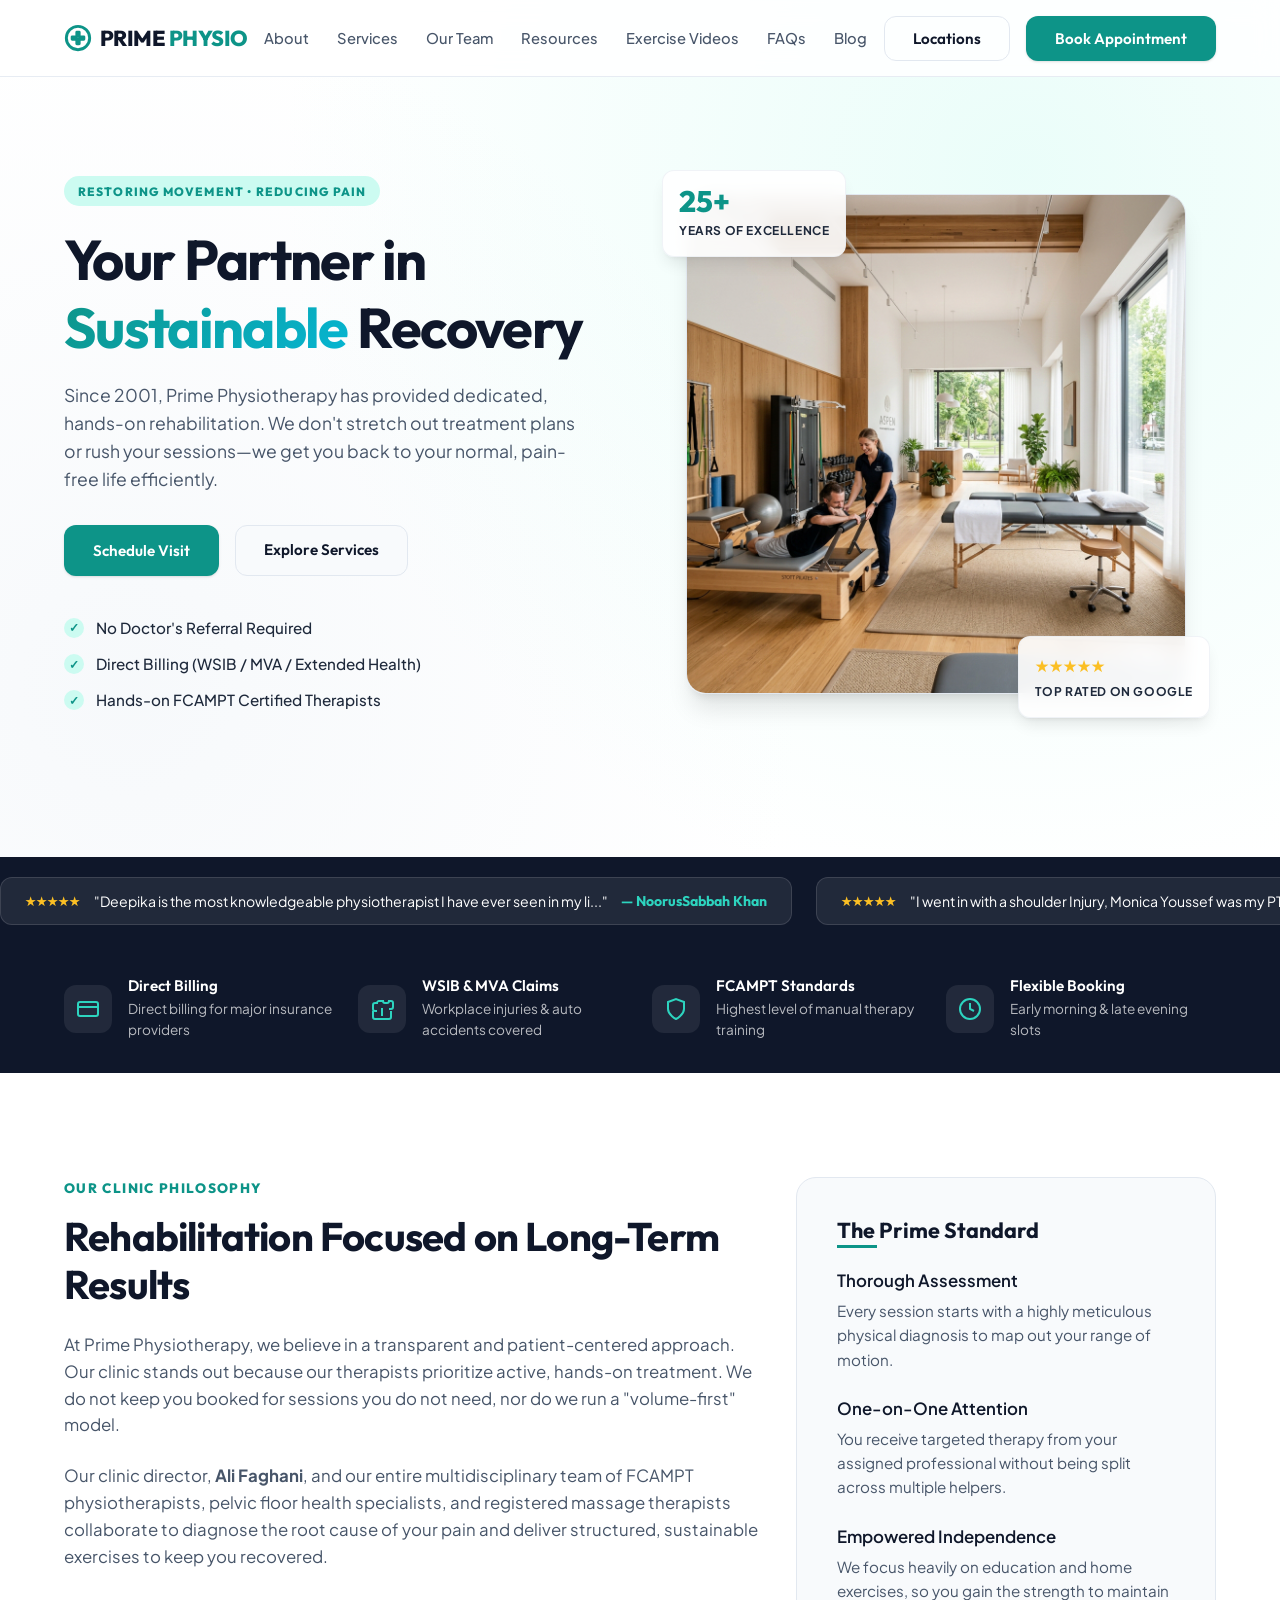
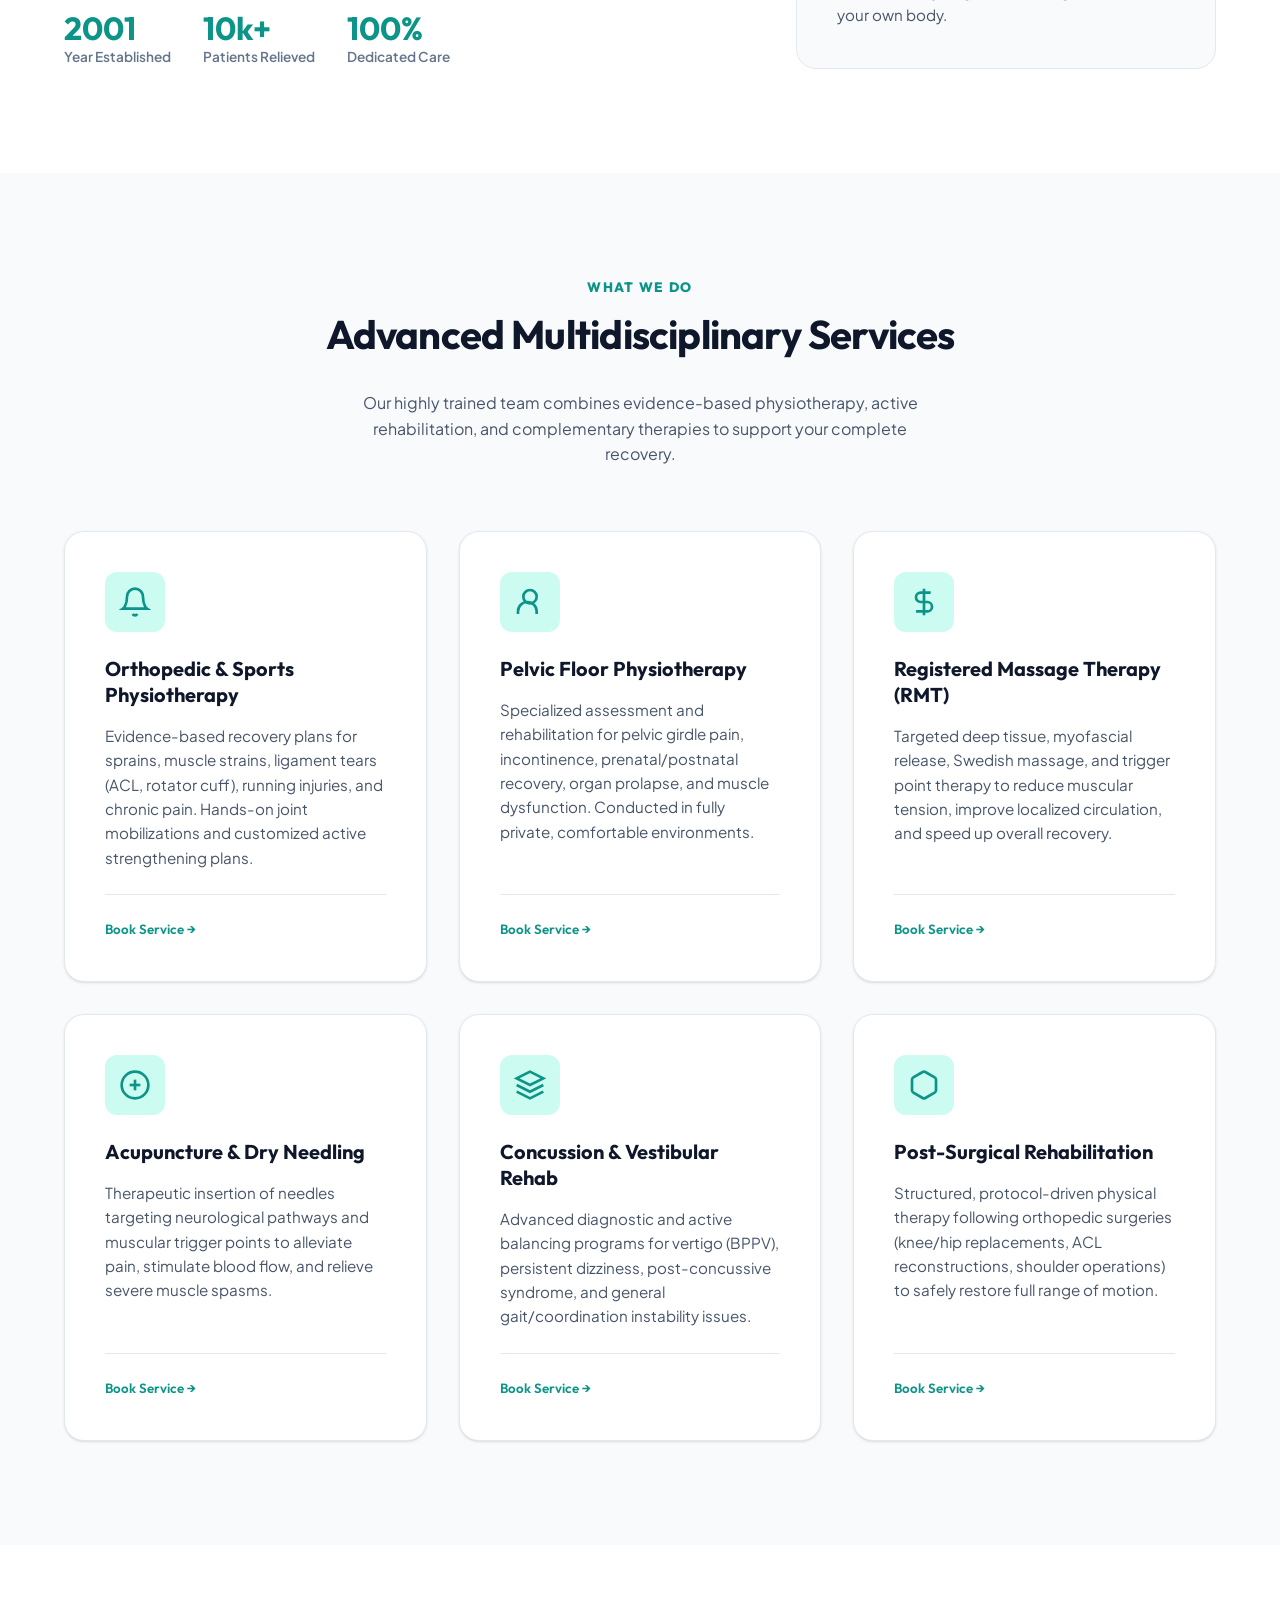
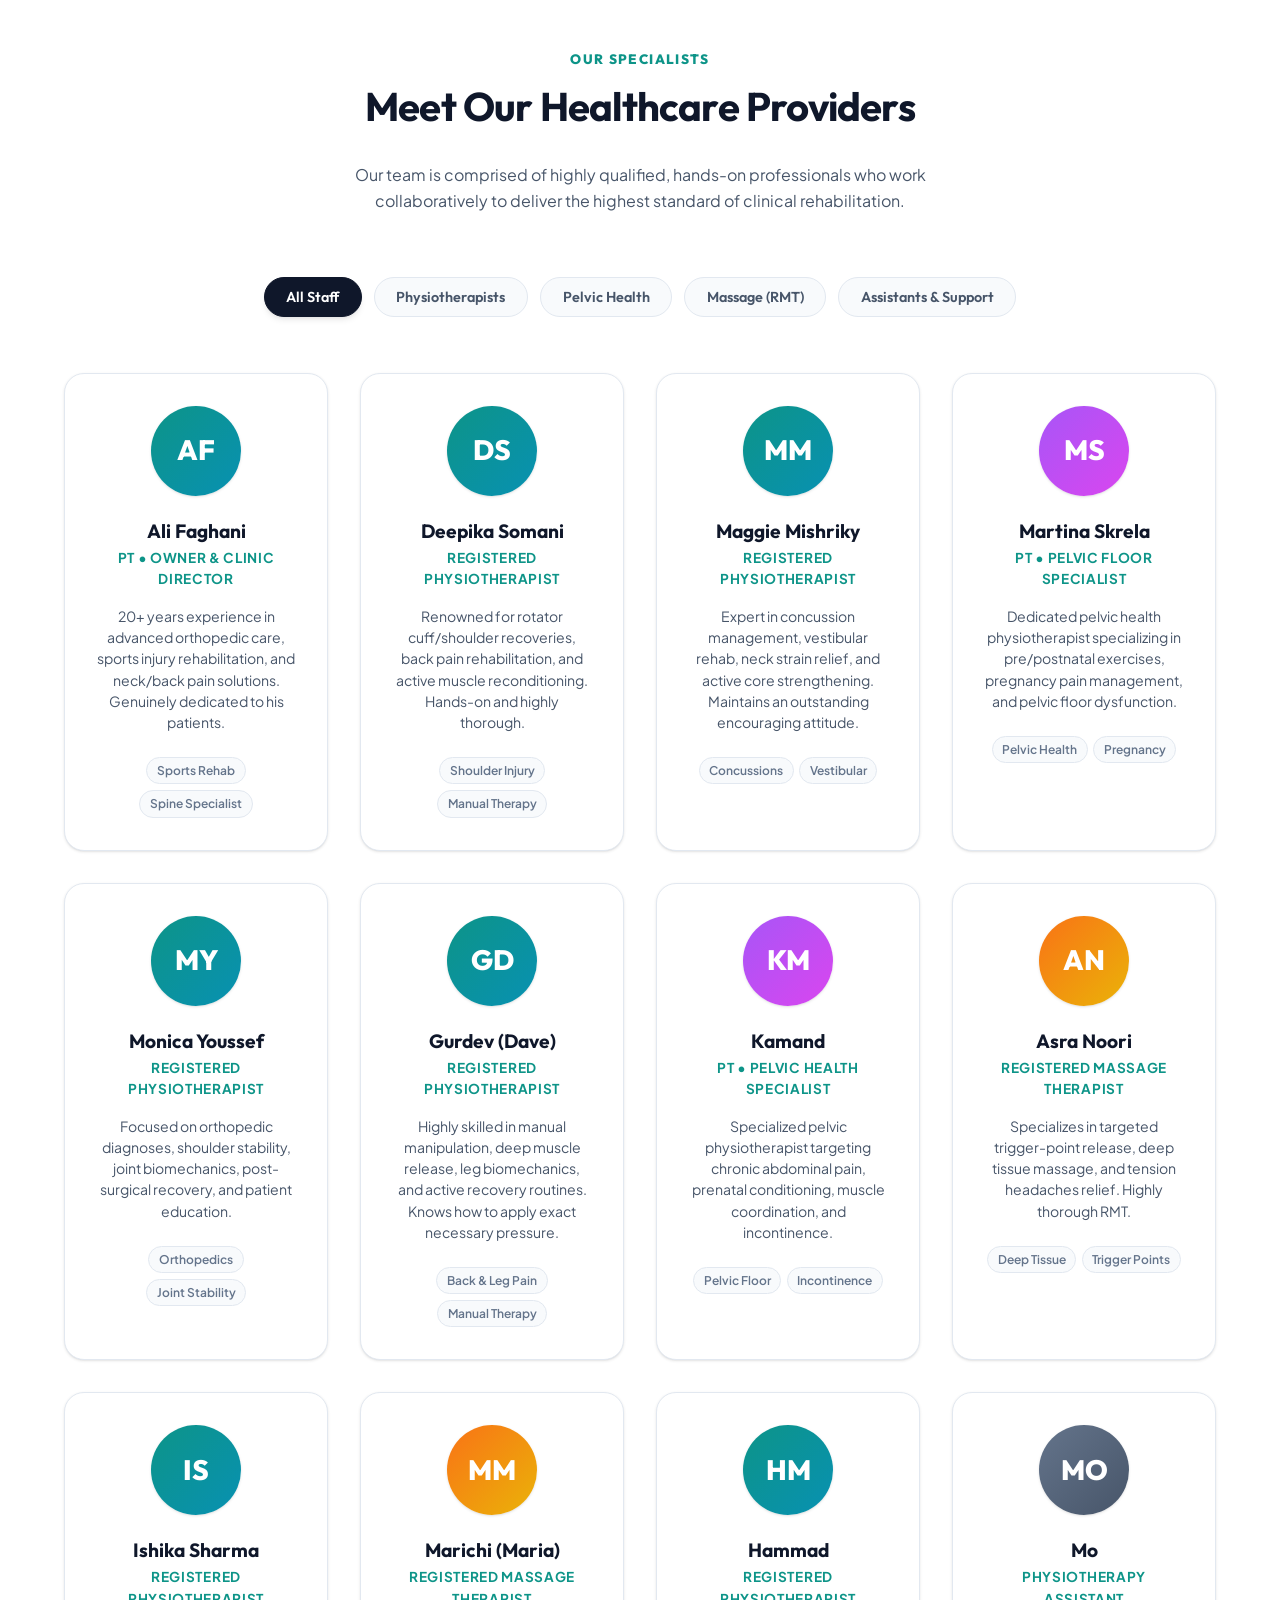
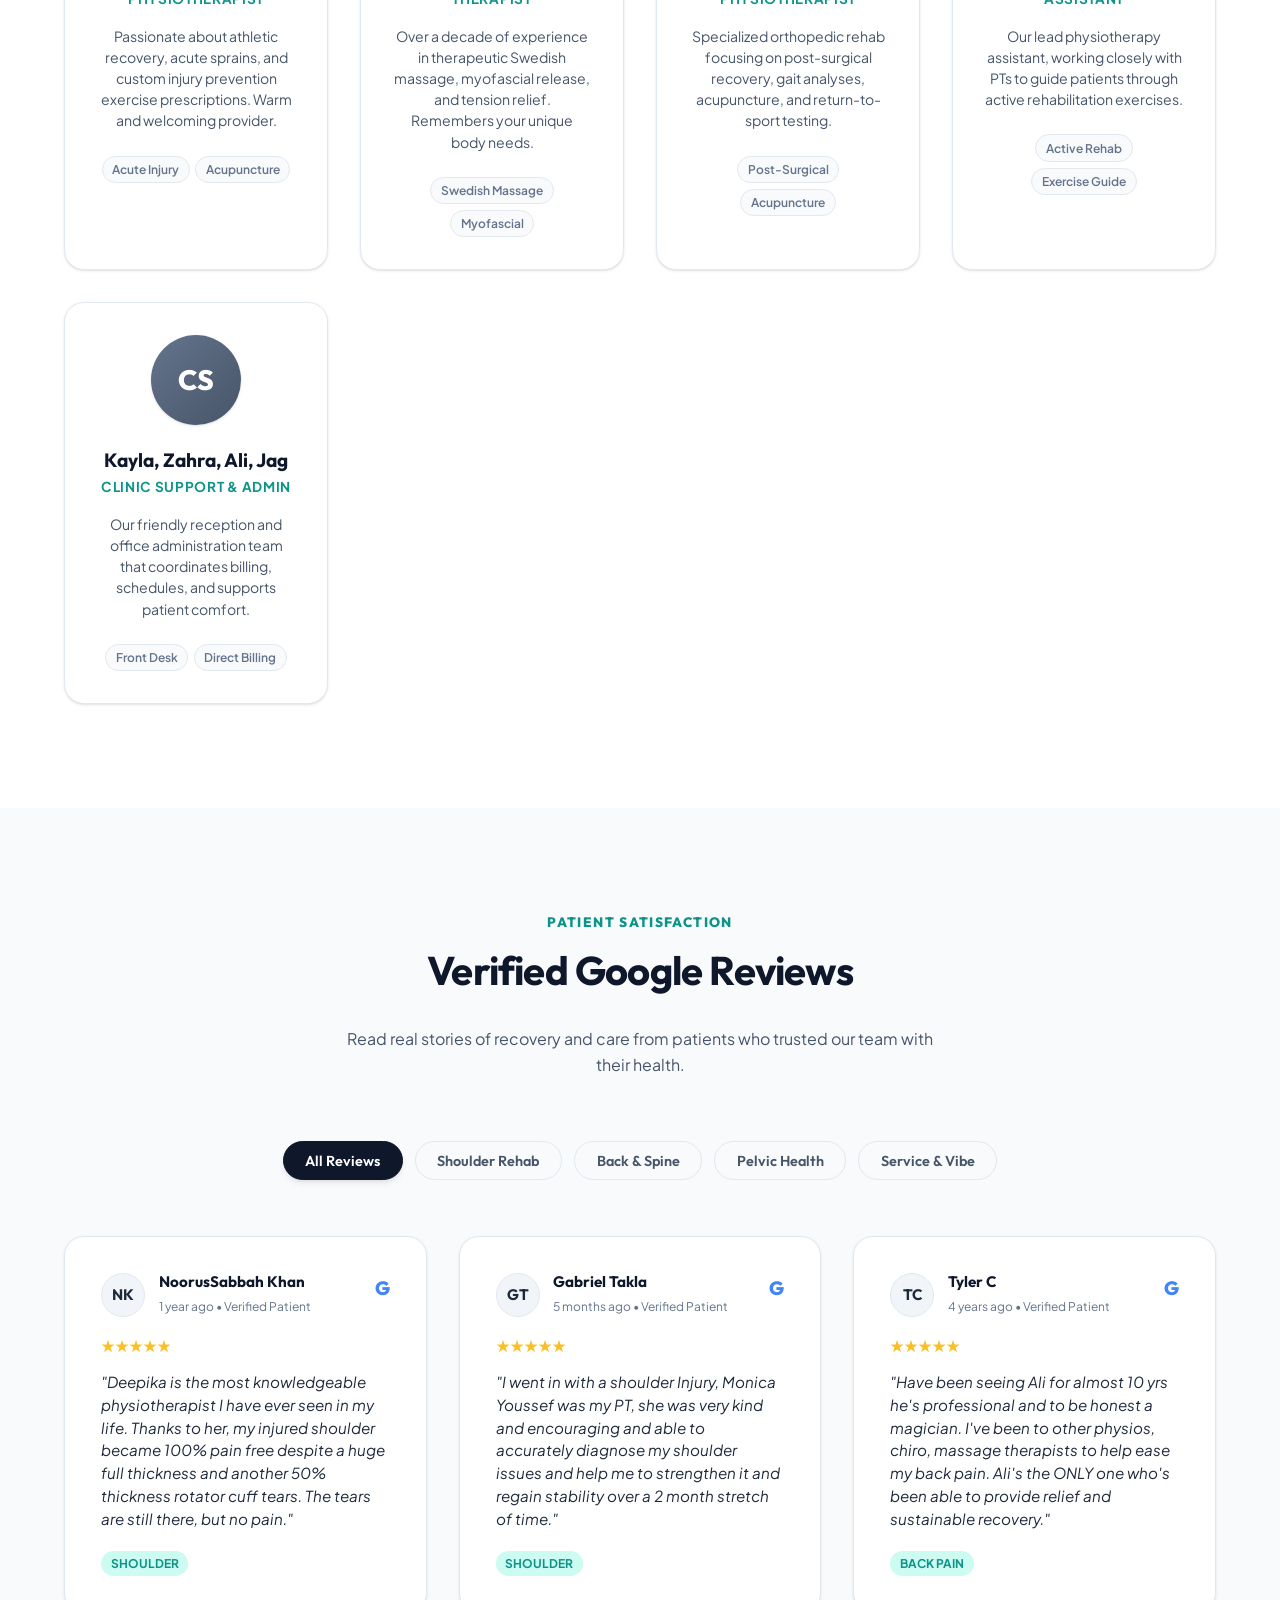
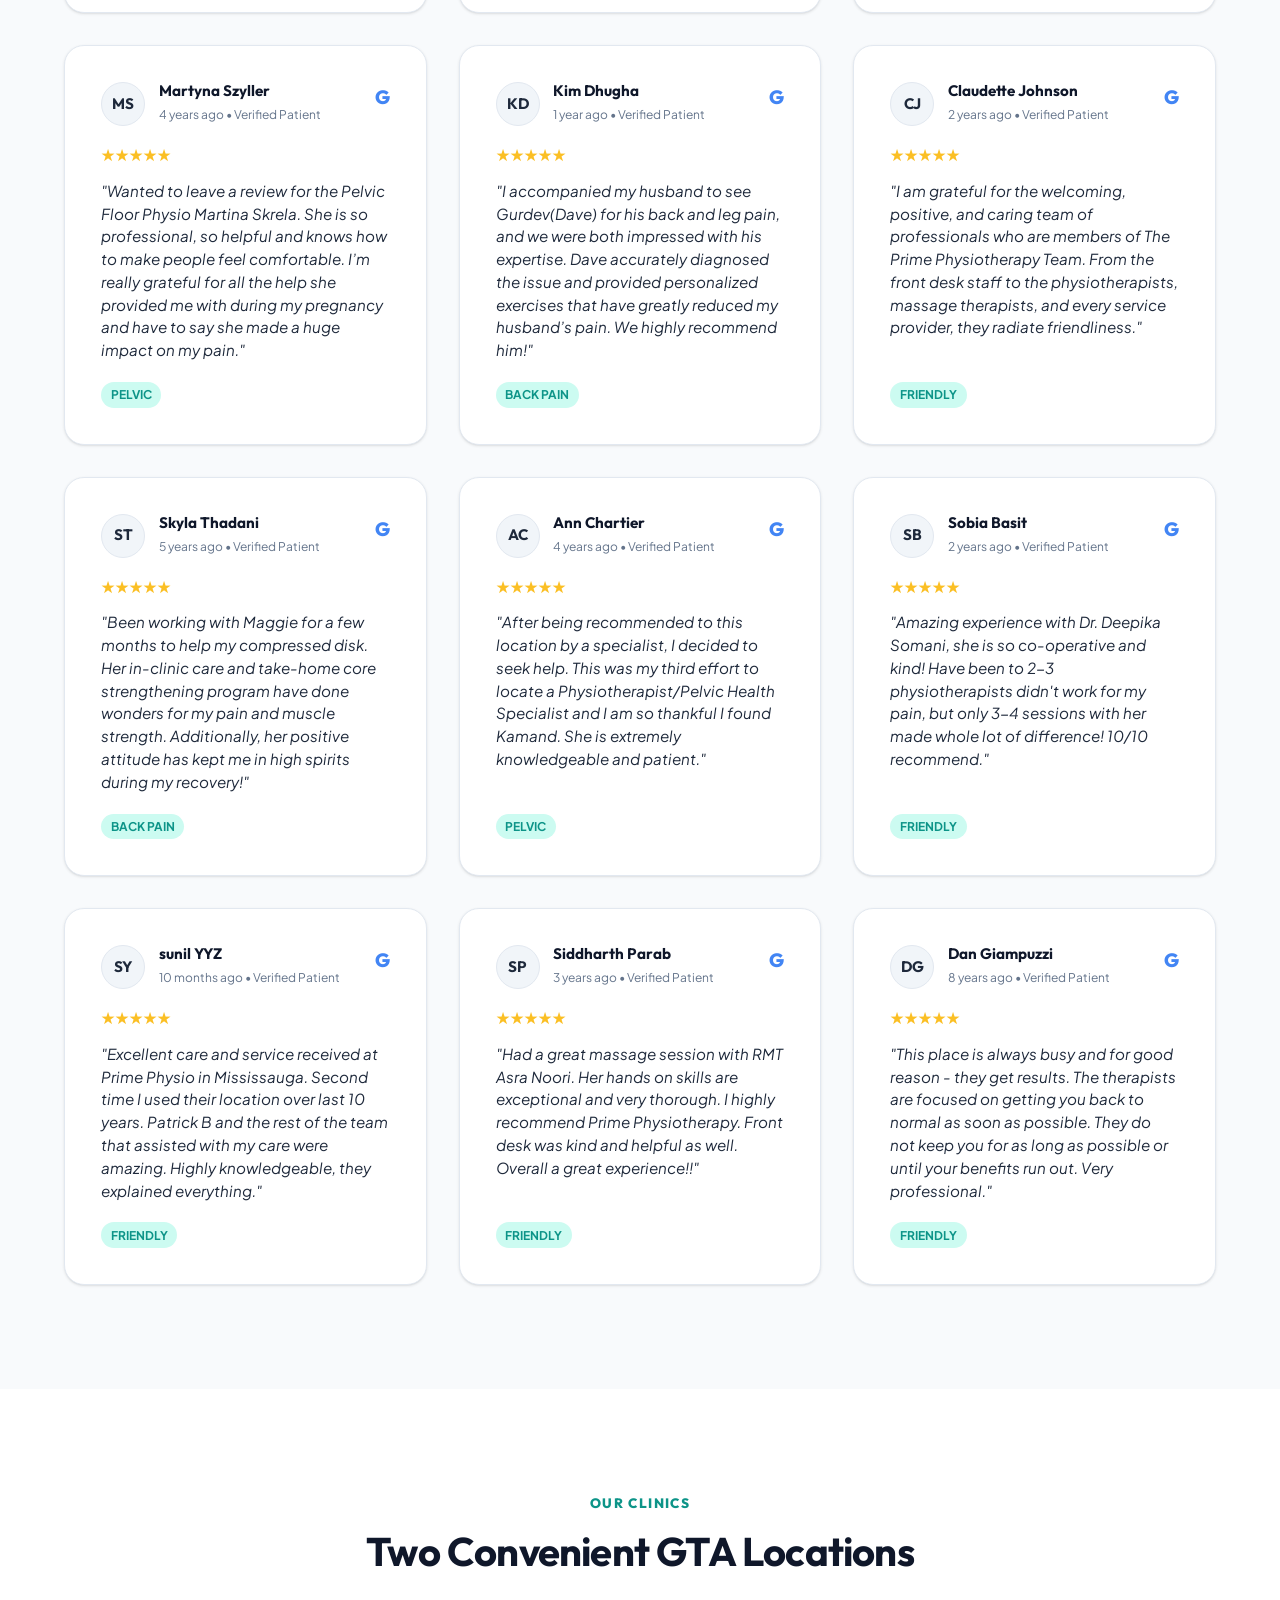
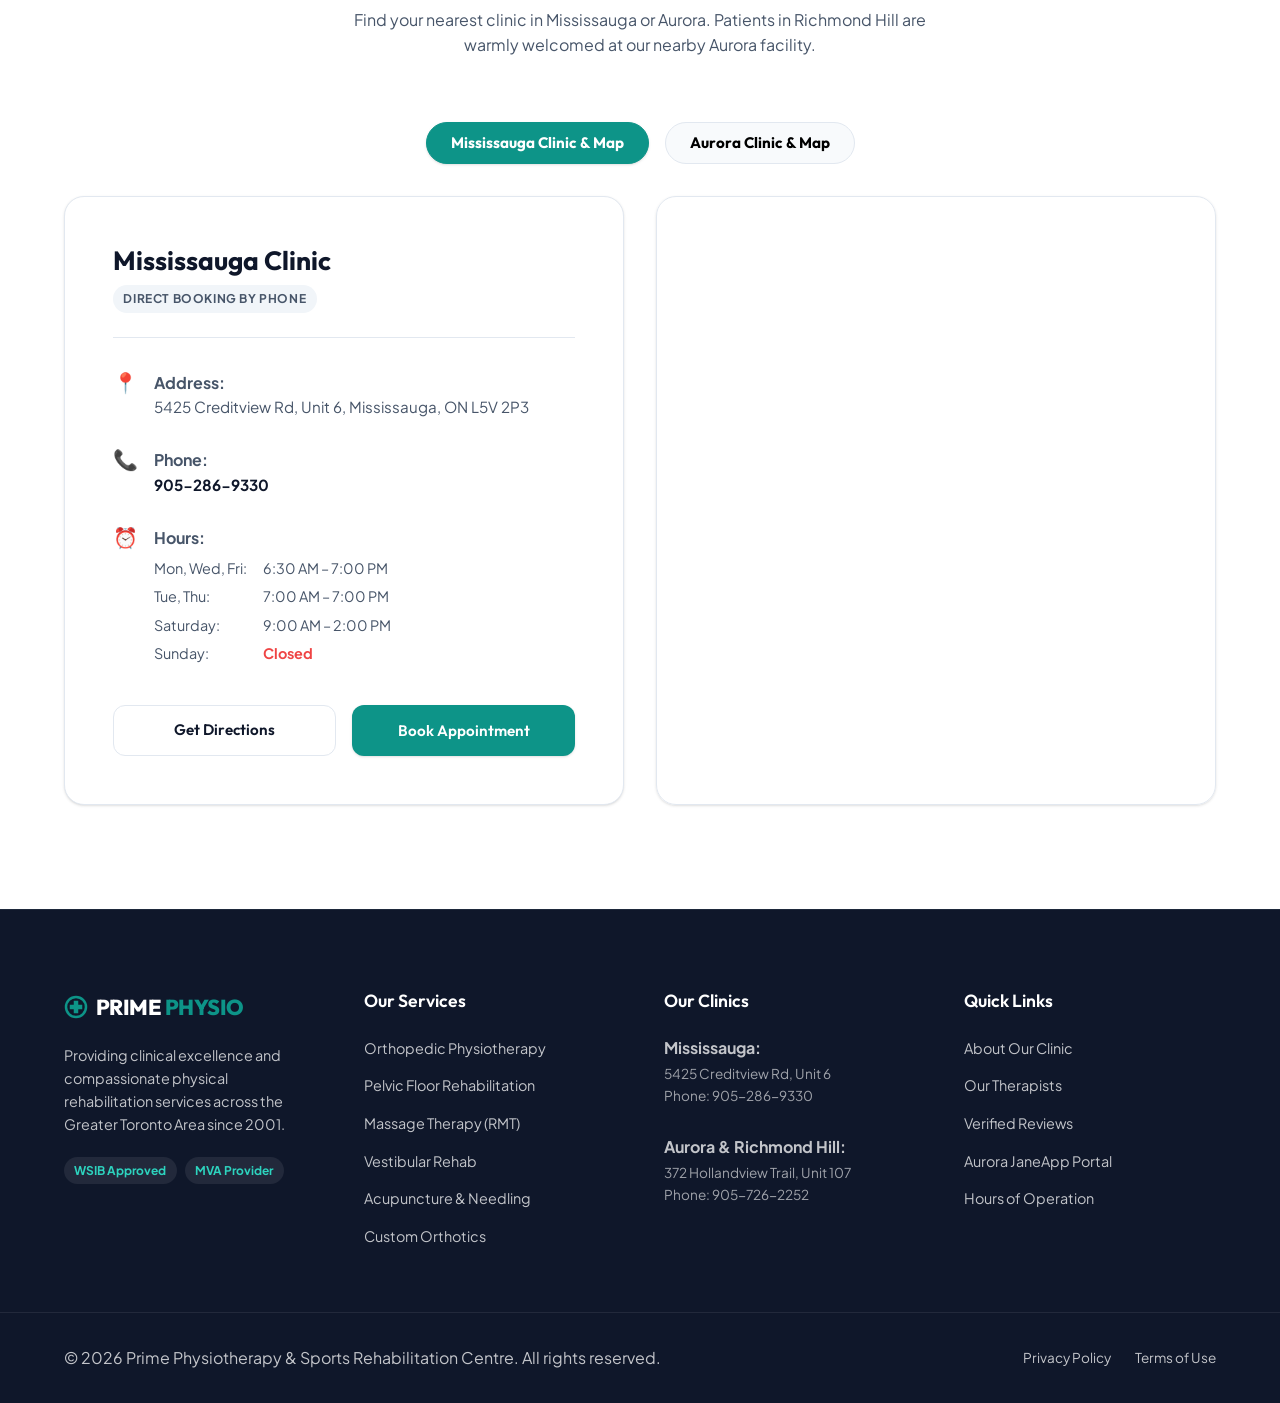
==== commit 26f446e1: "Add multi-page subpages, data.json database, review marquee, and OpenStreetMap locators" ====
--- a/index.html
+++ b/index.html
@@ -30,7 +30,7 @@
   <!-- Sticky Header -->
   <header class="main-header" id="header">
     <div class="container header-container">
-      <a href="#" class="logo">
+      <a href="index.html" class="logo">
         <span class="logo-icon">
           <svg viewBox="0 0 24 24" width="28" height="28" fill="none" stroke="currentColor" stroke-width="2.5" stroke-linecap="round" stroke-linejoin="round">
             <path d="M12 2C6.48 2 2 6.48 2 12s4.48 10 10 10 10-4.48 10-10S17.52 2 12 2zm1 15h-2v-4H7v-2h4V7h2v4h4v2h-4v4z"/>
@@ -44,8 +44,10 @@
           <li><a href="#about" class="nav-link">About</a></li>
           <li><a href="#services" class="nav-link">Services</a></li>
           <li><a href="#team" class="nav-link">Our Team</a></li>
-          <li><a href="#reviews" class="nav-link">Reviews</a></li>
-          <li><a href="#locations" class="nav-link">Locations</a></li>
+          <li><a href="resources.html" class="nav-link">Resources</a></li>
+          <li><a href="exercise-videos.html" class="nav-link">Exercise Videos</a></li>
+          <li><a href="faqs.html" class="nav-link">FAQs</a></li>
+          <li><a href="new-blog.html" class="nav-link">Blog</a></li>
         </ul>
       </nav>
 
@@ -68,7 +70,10 @@
         <li><a href="#about" class="mobile-nav-link">About Us</a></li>
         <li><a href="#services" class="mobile-nav-link">Our Services</a></li>
         <li><a href="#team" class="mobile-nav-link">Our Specialists</a></li>
-        <li><a href="#reviews" class="mobile-nav-link">Patient Reviews</a></li>
+        <li><a href="resources.html" class="mobile-nav-link">Resources</a></li>
+        <li><a href="exercise-videos.html" class="mobile-nav-link">Exercise Videos</a></li>
+        <li><a href="faqs.html" class="mobile-nav-link">FAQs</a></li>
+        <li><a href="new-blog.html" class="mobile-nav-link">Blog</a></li>
         <li><a href="#locations" class="mobile-nav-link">Locations & Hours</a></li>
       </ul>
       <button class="btn btn-primary w-full open-booking-btn">Book Appointment</button>
@@ -118,6 +123,15 @@
             <span class="badge-txt">Top Rated on Google</span>
           </div>
         </div>
+      </div>
+    </div>
+  </section>
+
+  <!-- Scrolling Reviews Marquee Bar -->
+  <section class="marquee-section">
+    <div class="marquee-wrapper">
+      <div class="marquee-content" id="reviewsMarquee">
+        <!-- Filled dynamically by JS -->
       </div>
     </div>
   </section>
@@ -238,94 +252,8 @@
         </p>
       </div>
 
-      <div class="services-grid grid grid-3">
-        <!-- Service Card 1 -->
-        <div class="service-card">
-          <div class="service-icon-wrapper">
-            <svg viewBox="0 0 24 24" width="36" height="36" fill="none" stroke="currentColor" stroke-width="2" class="service-svg">
-              <path d="M18 8A6 6 0 0 0 6 8c0 7-3 9-3 9h18s-3-2-3-9z"/>
-              <path d="M13.73 21a2 2 0 0 1-3.46 0"/>
-            </svg>
-          </div>
-          <h3>Orthopedic & Sports Physiotherapy</h3>
-          <p>Evidence-based recovery plans for sprains, muscle strains, ligament tears (ACL, rotator cuff), running injuries, and chronic pain. Hands-on joint mobilizations and customized active strengthening plans.</p>
-          <div class="service-card-footer">
-            <button class="btn-text open-booking-btn">Book Service →</button>
-          </div>
-        </div>
-
-        <!-- Service Card 2 -->
-        <div class="service-card">
-          <div class="service-icon-wrapper">
-            <svg viewBox="0 0 24 24" width="36" height="36" fill="none" stroke="currentColor" stroke-width="2" class="service-svg">
-              <circle cx="12" cy="8" r="5"/>
-              <path d="M3 21v-2a7 7 0 0 1 14 0v2"/>
-            </svg>
-          </div>
-          <h3>Pelvic Floor Physiotherapy</h3>
-          <p>Specialized assessment and rehabilitation for pelvic girdle pain, incontinence, prenatal/postnatal recovery, organ prolapse, and muscle dysfunction. Conducted in fully private, comfortable environments.</p>
-          <div class="service-card-footer">
-            <button class="btn-text open-booking-btn">Book Service →</button>
-          </div>
-        </div>
-
-        <!-- Service Card 3 -->
-        <div class="service-card">
-          <div class="service-icon-wrapper">
-            <svg viewBox="0 0 24 24" width="36" height="36" fill="none" stroke="currentColor" stroke-width="2" class="service-svg">
-              <path d="M12 2v20M17 5H9.5a3.5 3.5 0 0 0 0 7h5a3.5 3.5 0 0 1 0 7H6"/>
-            </svg>
-          </div>
-          <h3>Registered Massage Therapy (RMT)</h3>
-          <p>Targeted deep tissue, myofascial release, Swedish massage, and trigger point therapy to reduce chronic tension, improve localized circulation, and speed up overall muscular recovery.</p>
-          <div class="service-card-footer">
-            <button class="btn-text open-booking-btn">Book Service →</button>
-          </div>
-        </div>
-
-        <!-- Service Card 4 -->
-        <div class="service-card">
-          <div class="service-icon-wrapper">
-            <svg viewBox="0 0 24 24" width="36" height="36" fill="none" stroke="currentColor" stroke-width="2" class="service-svg">
-              <circle cx="12" cy="12" r="10"/>
-              <line x1="12" y1="8" x2="12" y2="16"/>
-              <line x1="8" y1="12" x2="16" y2="12"/>
-            </svg>
-          </div>
-          <h3>Acupuncture & Dry Needling</h3>
-          <p>Therapeutic insertion of needles targeting neurological pathways and muscular trigger points to immediately alleviate chronic pain, stimulate blood flow, and relieve severe muscle spasms.</p>
-          <div class="service-card-footer">
-            <button class="btn-text open-booking-btn">Book Service →</button>
-          </div>
-        </div>
-
-        <!-- Service Card 5 -->
-        <div class="service-card">
-          <div class="service-icon-wrapper">
-            <svg viewBox="0 0 24 24" width="36" height="36" fill="none" stroke="currentColor" stroke-width="2" class="service-svg">
-              <path d="M12 2L2 7l10 5 10-5-10-5zM2 17l10 5 10-5M2 12l10 5 10-5"/>
-            </svg>
-          </div>
-          <h3>Concussion & Vestibular Rehab</h3>
-          <p>Advanced diagnostic and active balancing programs for vertigo (BPPV), persistent dizziness, post-concussive syndrome, and general gait/coordination instability issues.</p>
-          <div class="service-card-footer">
-            <button class="btn-text open-booking-btn">Book Service →</button>
-          </div>
-        </div>
-
-        <!-- Service Card 6 -->
-        <div class="service-card">
-          <div class="service-icon-wrapper">
-            <svg viewBox="0 0 24 24" width="36" height="36" fill="none" stroke="currentColor" stroke-width="2" class="service-svg">
-              <path d="M21 16V8a2 2 0 0 0-1-1.73l-7-4a2 2 0 0 0-2 0l-7 4A2 2 0 0 0 3 8v8a2 2 0 0 0 1 1.73l7 4a2 2 0 0 0 2 0l7-4A2 2 0 0 0 21 16z"/>
-            </svg>
-          </div>
-          <h3>Post-Surgical Rehabilitation</h3>
-          <p>Structured, protocol-driven physical therapy following orthopedic surgeries (knee/hip replacements, ACL reconstructions, shoulder operations) to safely restore full range of motion and joint stability.</p>
-          <div class="service-card-footer">
-            <button class="btn-text open-booking-btn">Book Service →</button>
-          </div>
-        </div>
+      <div class="services-grid grid grid-3" id="servicesGrid">
+        <!-- Populated via JS / fallback -->
       </div>
     </div>
   </section>
@@ -337,7 +265,7 @@
         <div class="section-subtitle">OUR SPECIALISTS</div>
         <h2 class="section-title">Meet Our Healthcare Providers</h2>
         <p class="section-desc text-center">
-          Our team is comprised of highly qualified, hands-on professionals who work collaboratively to deliver the highest standard of evidence-based clinical rehabilitation.
+          Our team is comprised of highly qualified, hands-on professionals who work collaboratively to deliver the highest standard of clinical rehabilitation.
         </p>
       </div>
 
@@ -350,199 +278,9 @@
         <button class="filter-btn" data-filter="admin">Assistants & Support</button>
       </div>
 
-      <!-- Team Grid -->
+      <!-- Team Grid (rendered from data.json) -->
       <div class="team-grid grid grid-4" id="teamGrid">
-        <!-- Ali Faghani -->
-        <div class="team-card" data-category="physio">
-          <div class="team-avatar-wrapper">
-            <div class="team-avatar pt-avatar">AF</div>
-          </div>
-          <div class="team-info">
-            <h3>Ali Faghani</h3>
-            <span class="team-role">PT • Owner & Clinic Director</span>
-            <p class="team-desc">20+ years experience in advanced orthopedic care, sports injury rehabilitation, and neck/back pain solutions.</p>
-            <div class="team-tags">
-              <span class="tag">Sports Rehab</span>
-              <span class="tag">Spine Specialist</span>
-            </div>
-          </div>
-        </div>
-
-        <!-- Deepika Somani -->
-        <div class="team-card" data-category="physio">
-          <div class="team-avatar-wrapper">
-            <div class="team-avatar pt-avatar">DS</div>
-          </div>
-          <div class="team-info">
-            <h3>Deepika Somani</h3>
-            <span class="team-role">Registered Physiotherapist</span>
-            <p class="team-desc">Renowned for rotator cuff/shoulder recoveries, back pain rehabilitation, and active muscle reconditioning.</p>
-            <div class="team-tags">
-              <span class="tag">Shoulder Injury</span>
-              <span class="tag">Manual Therapy</span>
-            </div>
-          </div>
-        </div>
-
-        <!-- Maggie Mishriky -->
-        <div class="team-card" data-category="physio">
-          <div class="team-avatar-wrapper">
-            <div class="team-avatar pt-avatar">MM</div>
-          </div>
-          <div class="team-info">
-            <h3>Maggie Mishriky</h3>
-            <span class="team-role">Registered Physiotherapist</span>
-            <p class="team-desc">Expert in concussion management, vestibular rehab, neck strain relief, and active core strengthening.</p>
-            <div class="team-tags">
-              <span class="tag">Concussions</span>
-              <span class="tag">Vestibular</span>
-            </div>
-          </div>
-        </div>
-
-        <!-- Martina Skrela -->
-        <div class="team-card" data-category="pelvic">
-          <div class="team-avatar-wrapper">
-            <div class="team-avatar pelvic-avatar">MS</div>
-          </div>
-          <div class="team-info">
-            <h3>Martina Skrela</h3>
-            <span class="team-role">PT • Pelvic Floor Specialist</span>
-            <p class="team-desc">Dedicated pelvic health physiotherapist specializing in pre/postnatal exercises and core wall dysfunction.</p>
-            <div class="team-tags">
-              <span class="tag">Pelvic Health</span>
-              <span class="tag">Pregnancy</span>
-            </div>
-          </div>
-        </div>
-
-        <!-- Monica Youssef -->
-        <div class="team-card" data-category="physio">
-          <div class="team-avatar-wrapper">
-            <div class="team-avatar pt-avatar">MY</div>
-          </div>
-          <div class="team-info">
-            <h3>Monica Youssef</h3>
-            <span class="team-role">Registered Physiotherapist</span>
-            <p class="team-desc">Focused on orthopedic diagnoses, joint biomechanics, post-surgical recovery, and patient education.</p>
-            <div class="team-tags">
-              <span class="tag">Orthopedics</span>
-              <span class="tag">Joint Stability</span>
-            </div>
-          </div>
-        </div>
-
-        <!-- Gurdev (Dave) -->
-        <div class="team-card" data-category="physio">
-          <div class="team-avatar-wrapper">
-            <div class="team-avatar pt-avatar">GD</div>
-          </div>
-          <div class="team-info">
-            <h3>Gurdev (Dave)</h3>
-            <span class="team-role">Registered Physiotherapist</span>
-            <p class="team-desc">Highly skilled in manual manipulation, deep muscle release, leg biomechanics, and active recovery routines.</p>
-            <div class="team-tags">
-              <span class="tag">Back & Leg Pain</span>
-              <span class="tag">Manual Therapy</span>
-            </div>
-          </div>
-        </div>
-
-        <!-- Kamand -->
-        <div class="team-card" data-category="pelvic">
-          <div class="team-avatar-wrapper">
-            <div class="team-avatar pelvic-avatar">KM</div>
-          </div>
-          <div class="team-info">
-            <h3>Kamand</h3>
-            <span class="team-role">PT • Pelvic Health Specialist</span>
-            <p class="team-desc">Specialized pelvic physiotherapist targeting chronic abdominal pain, muscle coordination, and incontinence.</p>
-            <div class="team-tags">
-              <span class="tag">Pelvic Floor</span>
-              <span class="tag">Incontinence</span>
-            </div>
-          </div>
-        </div>
-
-        <!-- Asra Noori -->
-        <div class="team-card" data-category="massage">
-          <div class="team-avatar-wrapper">
-            <div class="team-avatar rmt-avatar">AN</div>
-          </div>
-          <div class="team-info">
-            <h3>Asra Noori</h3>
-            <span class="team-role">Registered Massage Therapist</span>
-            <p class="team-desc">Specializes in targeted trigger-point release, deep tissue massage, and tension headaches relief.</p>
-            <div class="team-tags">
-              <span class="tag">Deep Tissue</span>
-              <span class="tag">Trigger Points</span>
-            </div>
-          </div>
-        </div>
-
-        <!-- Ishika Sharma -->
-        <div class="team-card" data-category="physio">
-          <div class="team-avatar-wrapper">
-            <div class="team-avatar pt-avatar">IS</div>
-          </div>
-          <div class="team-info">
-            <h3>Ishika Sharma</h3>
-            <span class="team-role">Registered Physiotherapist</span>
-            <p class="team-desc">Passionate about athletic recovery, acute sprains, and custom injury prevention exercise prescriptions.</p>
-            <div class="team-tags">
-              <span class="tag">Acute Injury</span>
-              <span class="tag">Acupuncture</span>
-            </div>
-          </div>
-        </div>
-
-        <!-- Marichi (Maria) -->
-        <div class="team-card" data-category="massage">
-          <div class="team-avatar-wrapper">
-            <div class="team-avatar rmt-avatar">MM</div>
-          </div>
-          <div class="team-info">
-            <h3>Marichi (Maria)</h3>
-            <span class="team-role">Registered Massage Therapist</span>
-            <p class="team-desc">Over a decade of experience in therapeutic Swedish massage, myofascial release, and stress relief.</p>
-            <div class="team-tags">
-              <span class="tag">Swedish Massage</span>
-              <span class="tag">Myofascial</span>
-            </div>
-          </div>
-        </div>
-
-        <!-- Hammad -->
-        <div class="team-card" data-category="physio">
-          <div class="team-avatar-wrapper">
-            <div class="team-avatar pt-avatar">HM</div>
-          </div>
-          <div class="team-info">
-            <h3>Hammad</h3>
-            <span class="team-role">Registered Physiotherapist</span>
-            <p class="team-desc">Specialized orthopedic rehab focusing on post-surgical recovery, gait analyses, and return-to-sport testing.</p>
-            <div class="team-tags">
-              <span class="tag">Post-Surgical</span>
-              <span class="tag">Acupuncture</span>
-            </div>
-          </div>
-        </div>
-
-        <!-- Mo & Support Staff -->
-        <div class="team-card" data-category="admin">
-          <div class="team-avatar-wrapper">
-            <div class="team-avatar admin-avatar">MO</div>
-          </div>
-          <div class="team-info">
-            <h3>Mo & Support Staff</h3>
-            <span class="team-role">Therapy Assistants & Admin Team</span>
-            <p class="team-desc">Our dedicated receptionist and physical therapy assistant team ensuring a supportive, caring recovery atmosphere.</p>
-            <div class="team-tags">
-              <span class="tag">Coordination</span>
-              <span class="tag">Patient Support</span>
-            </div>
-          </div>
-        </div>
+        <!-- Rendered by app.js from data.json -->
       </div>
     </div>
   </section>
@@ -567,165 +305,14 @@
         <button class="filter-btn" data-review-filter="friendly">Service & Vibe</button>
       </div>
 
-      <!-- Reviews Grid -->
+      <!-- Reviews Grid (rendered from data.json) -->
       <div class="reviews-grid grid grid-3" id="reviewsGrid">
-        <!-- Review 1 -->
-        <div class="review-card" data-review-cat="shoulder">
-          <div class="review-header">
-            <div class="reviewer-badge">NK</div>
-            <div class="reviewer-info">
-              <h4>NoorusSabbah Khan</h4>
-              <span class="review-date">1 year ago • Local Guide</span>
-            </div>
-            <div class="google-logo">G</div>
-          </div>
-          <div class="stars">★★★★★</div>
-          <p class="review-text">
-            "<strong>Deepika</strong> is the most knowledgeable physiotherapist I have ever seen in my life. Thanks to her, my injured shoulder became 100% pain free despite a huge full thickness and another 50% thickness rotator cuff tears."
-          </p>
-          <span class="injury-tag">Shoulder Rotator Cuff</span>
-        </div>
-
-        <!-- Review 2 -->
-        <div class="review-card" data-review-cat="shoulder">
-          <div class="review-header">
-            <div class="reviewer-badge">GT</div>
-            <div class="reviewer-info">
-              <h4>Gabriel Takla</h4>
-              <span class="review-date">5 months ago</span>
-            </div>
-            <div class="google-logo">G</div>
-          </div>
-          <div class="stars">★★★★★</div>
-          <p class="review-text">
-            "I went in with a shoulder Injury, <strong>Monica Youssef</strong> was my PT, she was very kind and encouraging and able to accurately diagnose my shoulder issues and help me to strengthen it and regain stability over a 2 month stretch."
-          </p>
-          <span class="injury-tag">Shoulder Stability</span>
-        </div>
-
-        <!-- Review 3 -->
-        <div class="review-card" data-review-cat="back-pain">
-          <div class="review-header">
-            <div class="reviewer-badge">TC</div>
-            <div class="reviewer-info">
-              <h4>Tyler C</h4>
-              <span class="review-date">4 years ago</span>
-            </div>
-            <div class="google-logo">G</div>
-          </div>
-          <div class="stars">★★★★★</div>
-          <p class="review-text">
-            "Have been seeing <strong>Ali</strong> for almost 10 yrs he's professional and to be honest a magician. I've been to other physios, chiro, massage therapists to help ease my back pain. Ali's the ONLY one who's been able to provide relief."
-          </p>
-          <span class="injury-tag">Chronic Back Pain</span>
-        </div>
-
-        <!-- Review 4 -->
-        <div class="review-card" data-review-cat="pelvic">
-          <div class="review-header">
-            <div class="reviewer-badge">MS</div>
-            <div class="reviewer-info">
-              <h4>Martyna Szyller</h4>
-              <span class="review-date">4 years ago</span>
-            </div>
-            <div class="google-logo">G</div>
-          </div>
-          <div class="stars">★★★★★</div>
-          <p class="review-text">
-            "Wanted to leave a review for the Pelvic Floor Physio <strong>Martina Skrela</strong>. She is so professional, so helpful and knows how to make people feel comfortable. She made a huge impact on my pain during pregnancy."
-          </p>
-          <span class="injury-tag">Pelvic Health</span>
-        </div>
-
-        <!-- Review 5 -->
-        <div class="review-card" data-review-cat="back-pain">
-          <div class="review-header">
-            <div class="reviewer-badge">KD</div>
-            <div class="reviewer-info">
-              <h4>Kim Dhugha</h4>
-              <span class="review-date">1 year ago</span>
-            </div>
-            <div class="google-logo">G</div>
-          </div>
-          <div class="stars">★★★★★</div>
-          <p class="review-text">
-            "I accompanied my husband to see <strong>Gurdev (Dave)</strong> for his back and leg pain... Dave accurately diagnosed the issue and provided personalized exercises that have greatly reduced my husband's pain. We highly recommend him!"
-          </p>
-          <span class="injury-tag">Back & Leg Pain</span>
-        </div>
-
-        <!-- Review 6 -->
-        <div class="review-card" data-review-cat="friendly">
-          <div class="review-header">
-            <div class="reviewer-badge">CJ</div>
-            <div class="reviewer-info">
-              <h4>Claudette Johnson</h4>
-              <span class="review-date">2 years ago</span>
-            </div>
-            <div class="google-logo">G</div>
-          </div>
-          <div class="stars">★★★★★</div>
-          <p class="review-text">
-            "I am grateful for the welcoming, positive, and caring team of professionals... From the front desk staff to the physiotherapists, massage therapists, and every service provider, they radiate friendliness and compassion."
-          </p>
-          <span class="injury-tag">Friendly Staff</span>
-        </div>
-
-        <!-- Review 7 -->
-        <div class="review-card" data-review-cat="back-pain">
-          <div class="review-header">
-            <div class="reviewer-badge">ST</div>
-            <div class="reviewer-info">
-              <h4>Skyla Thadani</h4>
-              <span class="review-date">5 years ago</span>
-            </div>
-            <div class="google-logo">G</div>
-          </div>
-          <div class="stars">★★★★★</div>
-          <p class="review-text">
-            "Been working with <strong>Maggie</strong> for a few months to help my compressed disk. Her in-clinic care and take-home core strengthening program have done wonders for my pain and muscle strength. Her positive attitude kept me in high spirits!"
-          </p>
-          <span class="injury-tag">Compressed Disk</span>
-        </div>
-
-        <!-- Review 8 -->
-        <div class="review-card" data-review-cat="pelvic">
-          <div class="review-header">
-            <div class="reviewer-badge">AC</div>
-            <div class="reviewer-info">
-              <h4>Ann Chartier</h4>
-              <span class="review-date">4 years ago</span>
-            </div>
-            <div class="google-logo">G</div>
-          </div>
-          <div class="stars">★★★★★</div>
-          <p class="review-text">
-            "This was my third effort to locate a Physiotherapist/Pelvic Health Specialist and I am so thankful I found <strong>Kamand</strong>. She is incredibly knowledgeable and made me feel so comfortable."
-          </p>
-          <span class="injury-tag">Pelvic Health</span>
-        </div>
-
-        <!-- Review 9 -->
-        <div class="review-card" data-review-cat="friendly">
-          <div class="review-header">
-            <div class="reviewer-badge">SB</div>
-            <div class="reviewer-info">
-              <h4>Sobia Basit</h4>
-              <span class="review-date">2 years ago</span>
-            </div>
-            <div class="google-logo">G</div>
-          </div>
-          <div class="stars">★★★★★</div>
-          <p class="review-text">
-            "Amazing experience with <strong>Dr. Deepika Somani</strong>, she is so co-operative and kind! Have been to 2-3 physiotherapists didn't work for my pain, but only 3-4 sessions with her made a whole lot of difference! 10/10 recommend :)"
-          </p>
-          <span class="injury-tag">Rapid Recovery</span>
-        </div>
-      </div>
-    </div>
-  </section>
-
-  <!-- Locations Section -->
+        <!-- Rendered by app.js from data.json -->
+      </div>
+    </div>
+  </section>
+
+  <!-- Locations & Map Section -->
   <section id="locations" class="locations-section section-padding">
     <div class="container">
       <div class="section-center">
@@ -736,34 +323,40 @@
         </p>
       </div>
 
-      <!-- Location Cards Panel -->
-      <div class="locations-wrapper grid grid-2">
-        <!-- Mississauga Card -->
-        <div class="location-card">
+      <!-- Location Switcher Tabs -->
+      <div class="map-tab-controls" style="display: flex; justify-content: center; gap: 1rem; margin-bottom: 2rem;">
+        <button class="map-tab-btn active" id="tabMississauga">Mississauga Clinic & Map</button>
+        <button class="map-tab-btn" id="tabAurora">Aurora Clinic & Map</button>
+      </div>
+
+      <!-- Location Cards & Map Split View -->
+      <div class="location-map-container grid grid-2">
+        <!-- Active Location Card Info -->
+        <div class="location-card" id="activeLocationCard">
           <div class="location-card-header">
-            <h3>Mississauga Clinic</h3>
-            <span class="status-indicator">Direct Booking by Phone</span>
+            <h3 id="locTitle">Mississauga Clinic</h3>
+            <span class="status-indicator" id="locBadge">Direct Booking by Phone</span>
           </div>
           <div class="location-details">
             <div class="detail-row">
               <span class="detail-icon">📍</span>
               <div>
                 <strong>Address:</strong>
-                <p>5425 Creditview Rd, Unit 6, Mississauga, ON L5V 2P3</p>
+                <p id="locAddress">5425 Creditview Rd, Unit 6, Mississauga, ON L5V 2P3</p>
               </div>
             </div>
             <div class="detail-row">
               <span class="detail-icon">📞</span>
               <div>
                 <strong>Phone:</strong>
-                <p><a href="tel:9052869330" class="phone-link">905-286-9330</a></p>
+                <p><a href="tel:9052869330" id="locPhone" class="phone-link">905-286-9330</a></p>
               </div>
             </div>
             <div class="detail-row">
               <span class="detail-icon">⏰</span>
               <div>
                 <strong>Hours:</strong>
-                <div class="hours-grid">
+                <div class="hours-grid" id="locHours">
                   <span>Mon, Wed, Fri:</span> <span>6:30 AM – 7:00 PM</span>
                   <span>Tue, Thu:</span> <span>7:00 AM – 7:00 PM</span>
                   <span>Saturday:</span> <span>9:00 AM – 2:00 PM</span>
@@ -773,50 +366,14 @@
             </div>
           </div>
           <div class="location-actions">
-            <a href="https://maps.google.com/?q=5425+Creditview+Rd+Mississauga+ON+L5V+2P3" target="_blank" rel="noopener" class="btn btn-outline w-full text-center">Get Directions</a>
-            <button class="btn btn-primary w-full open-booking-btn" data-preset-location="mississauga">Book Appointment</button>
-          </div>
-        </div>
-
-        <!-- Aurora Card -->
-        <div class="location-card">
-          <div class="location-card-header">
-            <h3>Aurora Clinic</h3>
-            <span class="status-indicator status-green">Online Booking Enabled</span>
-          </div>
-          <div class="location-details">
-            <div class="detail-row">
-              <span class="detail-icon">📍</span>
-              <div>
-                <strong>Address:</strong>
-                <p>372 Hollandview Trail, Unit 107, Aurora, ON L4G 0A5</p>
-                <p class="location-note">Serving Richmond Hill, Aurora & surrounding areas</p>
-              </div>
-            </div>
-            <div class="detail-row">
-              <span class="detail-icon">📞</span>
-              <div>
-                <strong>Phone:</strong>
-                <p><a href="tel:9057262252" class="phone-link">905-726-2252</a></p>
-              </div>
-            </div>
-            <div class="detail-row">
-              <span class="detail-icon">⏰</span>
-              <div>
-                <strong>Hours:</strong>
-                <div class="hours-grid">
-                  <span>Mon – Thu:</span> <span>8:00 AM – 8:00 PM</span>
-                  <span>Friday:</span> <span>8:00 AM – 7:00 PM</span>
-                  <span>Saturday:</span> <span>8:00 AM – 2:00 PM</span>
-                  <span>Sunday:</span> <span class="closed-label">Closed</span>
-                </div>
-              </div>
-            </div>
-          </div>
-          <div class="location-actions">
-            <a href="https://maps.google.com/?q=372+Hollandview+Trail+Aurora+ON+L4G+0A5" target="_blank" rel="noopener" class="btn btn-outline w-full text-center">Get Directions</a>
-            <button class="btn btn-primary w-full open-booking-btn" data-preset-location="aurora">Book Appointment</button>
-          </div>
+            <a href="https://maps.google.com/?q=5425+Creditview+Rd+Mississauga+ON+L5V+2P3" id="locDirectionsBtn" target="_blank" rel="noopener" class="btn btn-outline w-full text-center">Get Directions</a>
+            <button class="btn btn-primary w-full open-booking-btn" id="locBookingBtn" data-preset-location="mississauga">Book Appointment</button>
+          </div>
+        </div>
+
+        <!-- Embedded Interactive OpenStreetMap Container -->
+        <div class="map-frame-wrapper" style="border-radius: var(--radius-lg); overflow: hidden; border: 1px solid var(--color-border); box-shadow: var(--shadow-sm); min-height: 400px;">
+          <iframe id="locationMapIframe" src="https://www.openstreetmap.org/export/embed.html?bbox=-79.7225%2C43.5930%2C-79.7025%2C43.6030&layer=mapnik&marker=43.5979%2C-79.7126" style="width: 100%; height: 100%; min-height: 400px; border: none;" title="Clinic Location Map"></iframe>
         </div>
       </div>
     </div>
@@ -914,7 +471,7 @@
   <footer class="main-footer">
     <div class="container footer-grid grid grid-4">
       <div class="footer-col brand-col">
-        <a href="#" class="logo footer-logo">
+        <a href="index.html" class="logo footer-logo">
           <span class="logo-icon">
             <svg viewBox="0 0 24 24" width="24" height="24" fill="none" stroke="currentColor" stroke-width="2.5">
               <path d="M12 2C6.48 2 2 6.48 2 12s4.48 10 10 10 10-4.48 10-10S17.52 2 12 2zm1 15h-2v-4H7v-2h4V7h2v4h4v2h-4v4z"/>
--- a/styles.css
+++ b/styles.css
@@ -187,12 +187,12 @@
 
 .desktop-nav ul {
   display: flex;
-  gap: 2.25rem;
+  gap: 1.75rem;
 }
 
 .nav-link {
   font-weight: 500;
-  font-size: 0.95rem;
+  font-size: 0.92rem;
   position: relative;
   padding: 0.25rem 0;
 }
@@ -208,11 +208,11 @@
   transition: var(--transition-fast);
 }
 
-.nav-link:hover {
-  color: var(--color-accent);
-}
-
-.nav-link:hover::after {
+.nav-link:hover, .nav-link.active {
+  color: var(--color-accent);
+}
+
+.nav-link:hover::after, .nav-link.active::after {
   width: 100%;
 }
 
@@ -274,13 +274,13 @@
 .mobile-nav ul {
   display: flex;
   flex-direction: column;
-  gap: 1.5rem;
+  gap: 1.25rem;
   margin-bottom: 2rem;
 }
 
 .mobile-nav-link {
   font-family: var(--font-headings);
-  font-size: 1.2rem;
+  font-size: 1.15rem;
   font-weight: 600;
   display: block;
 }
@@ -351,6 +351,80 @@
   transform: translateX(3px);
 }
 
+/* --- Subpage Inner Page Banner --- */
+.page-banner {
+  padding-top: 10rem;
+  padding-bottom: 4rem;
+  background: radial-gradient(circle at 80% 20%, rgba(204, 251, 241, 0.4) 0%, rgba(255, 255, 255, 0) 60%),
+              radial-gradient(circle at 10% 80%, rgba(241, 245, 249, 0.6) 0%, rgba(255, 255, 255, 0) 50%);
+  border-bottom: 1px solid var(--color-border);
+}
+
+.page-banner h1 {
+  font-size: clamp(2.25rem, 4vw, 3.25rem);
+  margin-top: 0.5rem;
+  margin-bottom: 1rem;
+}
+
+.banner-subtext {
+  font-size: 1.1rem;
+  color: var(--color-text-body);
+  max-width: 620px;
+  margin: 0 auto;
+}
+
+/* --- Infinite Reviews Scrolling Marquee --- */
+.marquee-section {
+  background-color: var(--color-primary);
+  padding: 1.25rem 0;
+  overflow: hidden;
+  position: relative;
+  white-space: nowrap;
+}
+
+.marquee-wrapper {
+  display: flex;
+  overflow: hidden;
+}
+
+.marquee-content {
+  display: flex;
+  gap: 1.5rem;
+  animation: marqueeScroll 35s linear infinite;
+}
+
+.marquee-section:hover .marquee-content {
+  animation-play-state: paused;
+}
+
+.marquee-card {
+  background-color: rgba(255, 255, 255, 0.08);
+  border: 1px solid rgba(255, 255, 255, 0.12);
+  border-radius: var(--radius-md);
+  padding: 0.75rem 1.5rem;
+  display: inline-flex;
+  align-items: center;
+  gap: 0.85rem;
+  color: var(--color-text-white);
+  font-size: 0.88rem;
+}
+
+.marquee-author {
+  font-family: var(--font-headings);
+  font-weight: 700;
+  color: var(--color-accent-glow);
+}
+
+.marquee-stars {
+  color: #fbbf24;
+  font-size: 0.8rem;
+}
+
+@keyframes marqueeScroll {
+  0% { transform: translateX(0); }
+  100% { transform: translateX(-50%); }
+}
+
 /* --- Hero Section --- */
 .hero-section {
   padding-top: 9rem;
@@ -498,7 +572,7 @@
 }
 
 .badge-stars {
-  color: #fbbf24; /* Amber */
+  color: #fbbf24;
   font-size: 1rem;
 }
 
@@ -701,7 +775,7 @@
   padding-top: 1.25rem;
 }
 
-/* --- Team Directory Section --- */
+/* --- Team Directory Section & Image/Initial Fallbacks --- */
 .filter-controls {
   display: flex;
   justify-content: center;
@@ -774,6 +848,13 @@
   font-weight: 800;
   color: var(--color-text-white);
   box-shadow: var(--shadow-sm);
+  overflow: hidden;
+}
+
+.team-avatar-img {
+  width: 100%;
+  height: 100%;
+  object-fit: cover;
 }
 
 .pt-avatar {
@@ -781,15 +862,15 @@
 }
 
 .pelvic-avatar {
-  background: linear-gradient(135deg, #a855f7 0%, #d946ef 100%); /* Purple/Pink */
+  background: linear-gradient(135deg, #a855f7 0%, #d946ef 100%);
 }
 
 .rmt-avatar {
-  background: linear-gradient(135deg, #f97316 0%, #eab308 100%); /* Orange/Yellow */
+  background: linear-gradient(135deg, #f97316 0%, #eab308 100%);
 }
 
 .admin-avatar {
-  background: linear-gradient(135deg, #64748b 0%, #475569 100%); /* Cool Grey */
+  background: linear-gradient(135deg, #64748b 0%, #475569 100%);
 }
 
 .team-info h3 {
@@ -897,7 +978,7 @@
 }
 
 .stars {
-  color: #fbbf24; /* Google Yellow */
+  color: #fbbf24;
   font-size: 1rem;
   margin-bottom: 0.75rem;
 }
@@ -921,9 +1002,24 @@
   border-radius: var(--radius-full);
 }
 
-/* --- Locations & Contact Panel --- */
-.locations-wrapper {
-  margin-top: 1rem;
+/* --- Locations & Map Panel --- */
+.map-tab-btn {
+  background-color: var(--color-bg-light);
+  border: 1px solid var(--color-border);
+  padding: 0.65rem 1.5rem;
+  font-family: var(--font-headings);
+  font-weight: 700;
+  font-size: 0.95rem;
+  border-radius: var(--radius-full);
+  cursor: pointer;
+  transition: var(--transition-fast);
+}
+
+.map-tab-btn.active {
+  background-color: var(--color-accent);
+  border-color: var(--color-accent);
+  color: var(--color-text-white);
+  box-shadow: var(--shadow-sm);
 }
 
 .location-card {
@@ -987,13 +1083,6 @@
   color: var(--color-text-body);
 }
 
-.location-note {
-  font-size: 0.8rem !important;
-  color: var(--color-accent) !important;
-  font-weight: 600;
-  margin-top: 0.15rem;
-}
-
 .phone-link {
   font-weight: 700;
   color: var(--color-primary);
@@ -1019,6 +1108,189 @@
 .location-actions {
   display: flex;
   gap: 1rem;
+}
+
+/* --- FAQ Accordion --- */
+.faq-accordion {
+  display: flex;
+  flex-direction: column;
+  gap: 1.25rem;
+}
+
+.faq-item {
+  background-color: var(--color-bg-white);
+  border: 1px solid var(--color-border);
+  border-radius: var(--radius-lg);
+  overflow: hidden;
+  box-shadow: var(--shadow-sm);
+  transition: var(--transition-fast);
+}
+
+.faq-item:hover {
+  border-color: rgba(13, 148, 136, 0.4);
+}
+
+.faq-question {
+  padding: 1.5rem 2rem;
+  font-family: var(--font-headings);
+  font-size: 1.15rem;
+  font-weight: 700;
+  color: var(--color-primary);
+  display: flex;
+  justify-content: space-between;
+  align-items: center;
+  cursor: pointer;
+}
+
+.faq-toggle-icon {
+  font-size: 1.5rem;
+  color: var(--color-accent);
+  transition: transform var(--transition-fast);
+}
+
+.faq-item.active .faq-toggle-icon {
+  transform: rotate(45deg);
+}
+
+.faq-answer {
+  max-height: 0;
+  overflow: hidden;
+  padding: 0 2rem;
+  color: var(--color-text-body);
+  font-size: 1rem;
+  line-height: 1.6;
+  transition: max-height var(--transition-normal), padding var(--transition-normal);
+}
+
+.faq-item.active .faq-answer {
+  max-height: 300px;
+  padding-bottom: 1.5rem;
+}
+
+/* --- Video Card Component --- */
+.video-card {
+  background-color: var(--color-bg-white);
+  border-radius: var(--radius-lg);
+  border: 1px solid var(--color-border);
+  overflow: hidden;
+  box-shadow: var(--shadow-sm);
+  display: flex;
+  flex-direction: column;
+  transition: transform var(--transition-normal);
+}
+
+.video-card:hover {
+  transform: translateY(-3px);
+  box-shadow: var(--shadow-md);
+}
+
+.video-embed-wrapper {
+  position: relative;
+  padding-bottom: 56.25%; /* 16:9 Aspect Ratio */
+  height: 0;
+  background-color: #000;
+}
+
+.video-embed-wrapper iframe {
+  position: absolute;
+  top: 0;
+  left: 0;
+  width: 100%;
+  height: 100%;
+  border: 0;
+}
+
+.video-info {
+  padding: 2rem;
+  display: flex;
+  flex-direction: column;
+  flex-grow: 1;
+}
+
+.video-info h3 {
+  font-size: 1.35rem;
+  margin-bottom: 0.75rem;
+}
+
+.video-info p {
+  font-size: 0.95rem;
+  color: var(--color-text-body);
+  margin-bottom: 1.25rem;
+}
+
+.exercise-steps {
+  background-color: var(--color-bg-light);
+  border-radius: var(--radius-md);
+  padding: 1.25rem;
+  border: 1px solid var(--color-border);
+  margin-top: auto;
+}
+
+.exercise-steps h4 {
+  font-size: 0.88rem;
+  text-transform: uppercase;
+  letter-spacing: 0.05em;
+  color: var(--color-accent);
+  margin-bottom: 0.5rem;
+}
+
+.exercise-steps ol {
+  padding-left: 1.25rem;
+  font-size: 0.88rem;
+  color: var(--color-primary-light);
+  display: flex;
+  flex-direction: column;
+  gap: 0.35rem;
+}
+
+/* --- Blog Cards --- */
+.blog-card {
+  background-color: var(--color-bg-white);
+  border-radius: var(--radius-lg);
+  border: 1px solid var(--color-border);
+  padding: 2.5rem;
+  box-shadow: var(--shadow-sm);
+  display: flex;
+  flex-direction: column;
+  transition: transform var(--transition-normal), box-shadow var(--transition-normal);
+  cursor: pointer;
+}
+
+.blog-card:hover {
+  transform: translateY(-4px);
+  box-shadow: var(--shadow-lg);
+  border-color: rgba(13, 148, 136, 0.4);
+}
+
+.blog-card .badge-tag {
+  margin-bottom: 0.75rem;
+}
+
+.blog-card h3 {
+  font-size: 1.35rem;
+  margin-bottom: 0.75rem;
+  line-height: 1.3;
+}
+
+.blog-card p {
+  font-size: 0.95rem;
+  color: var(--color-text-body);
+  margin-bottom: 1.5rem;
+  flex-grow: 1;
+}
+
+.blog-footer {
+  border-top: 1px solid var(--color-border);
+  padding-top: 1.25rem;
+  display: flex;
+  justify-content: space-between;
+  align-items: center;
+}
+
+.blog-author {
+  font-size: 0.82rem;
+  font-weight: 700;
+  color: var(--color-accent);
 }
 
 /* --- Interactive Booking Modal --- */
@@ -1051,6 +1323,8 @@
   border-radius: var(--radius-lg);
   max-width: 680px;
   width: 100%;
+  max-height: 90vh;
+  overflow-y: auto;
   box-shadow: var(--shadow-xl);
   border: 1px solid var(--color-border);
   padding: 3rem;
@@ -1138,7 +1412,7 @@
 }
 
 .location-badge-call {
-  color: #4f46e5; /* Indigo */
+  color: #4f46e5;
   background-color: #e0e7ff;
 }
 
@@ -1405,7 +1679,7 @@
 }
 
 /* Smooth layout transitions */
-.team-card, .review-card {
+.team-card, .review-card, .service-card, .faq-item, .video-card, .blog-card {
   animation: reveal 0.5s ease forwards;
 }
 
